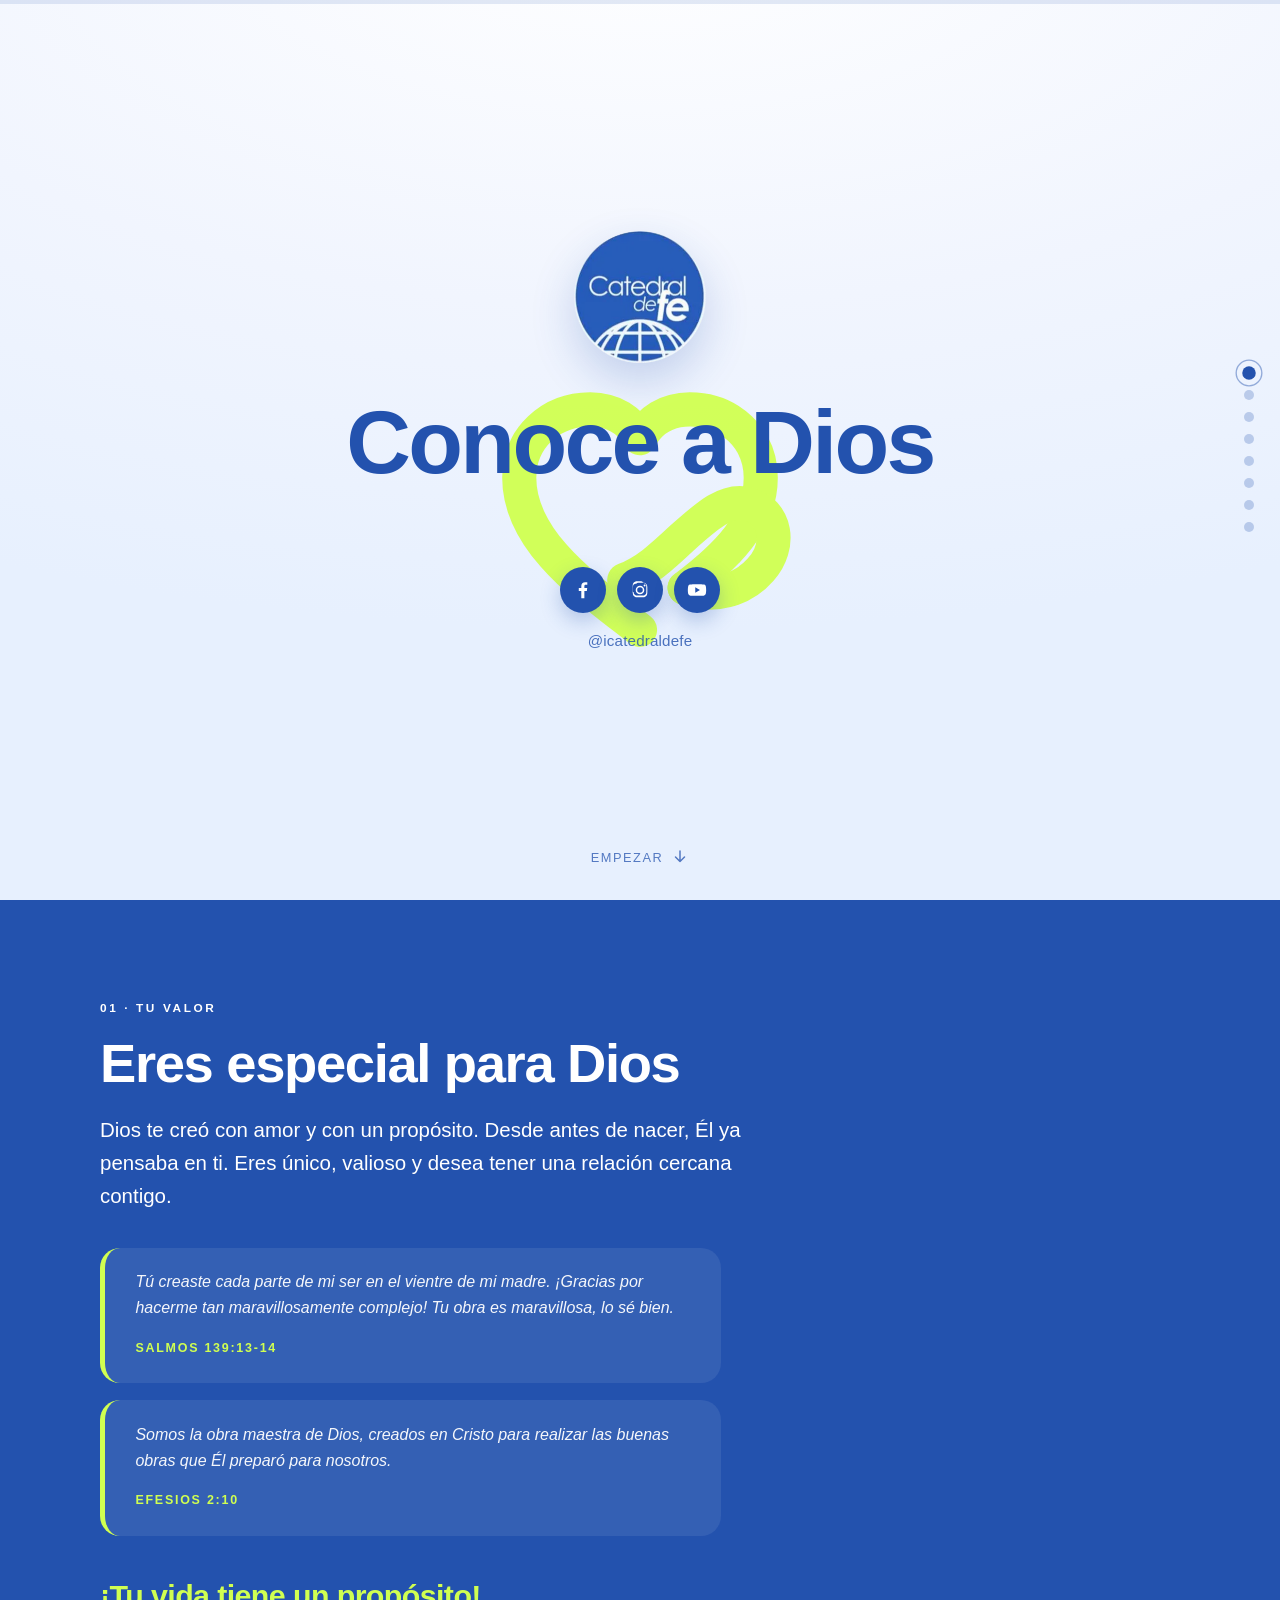
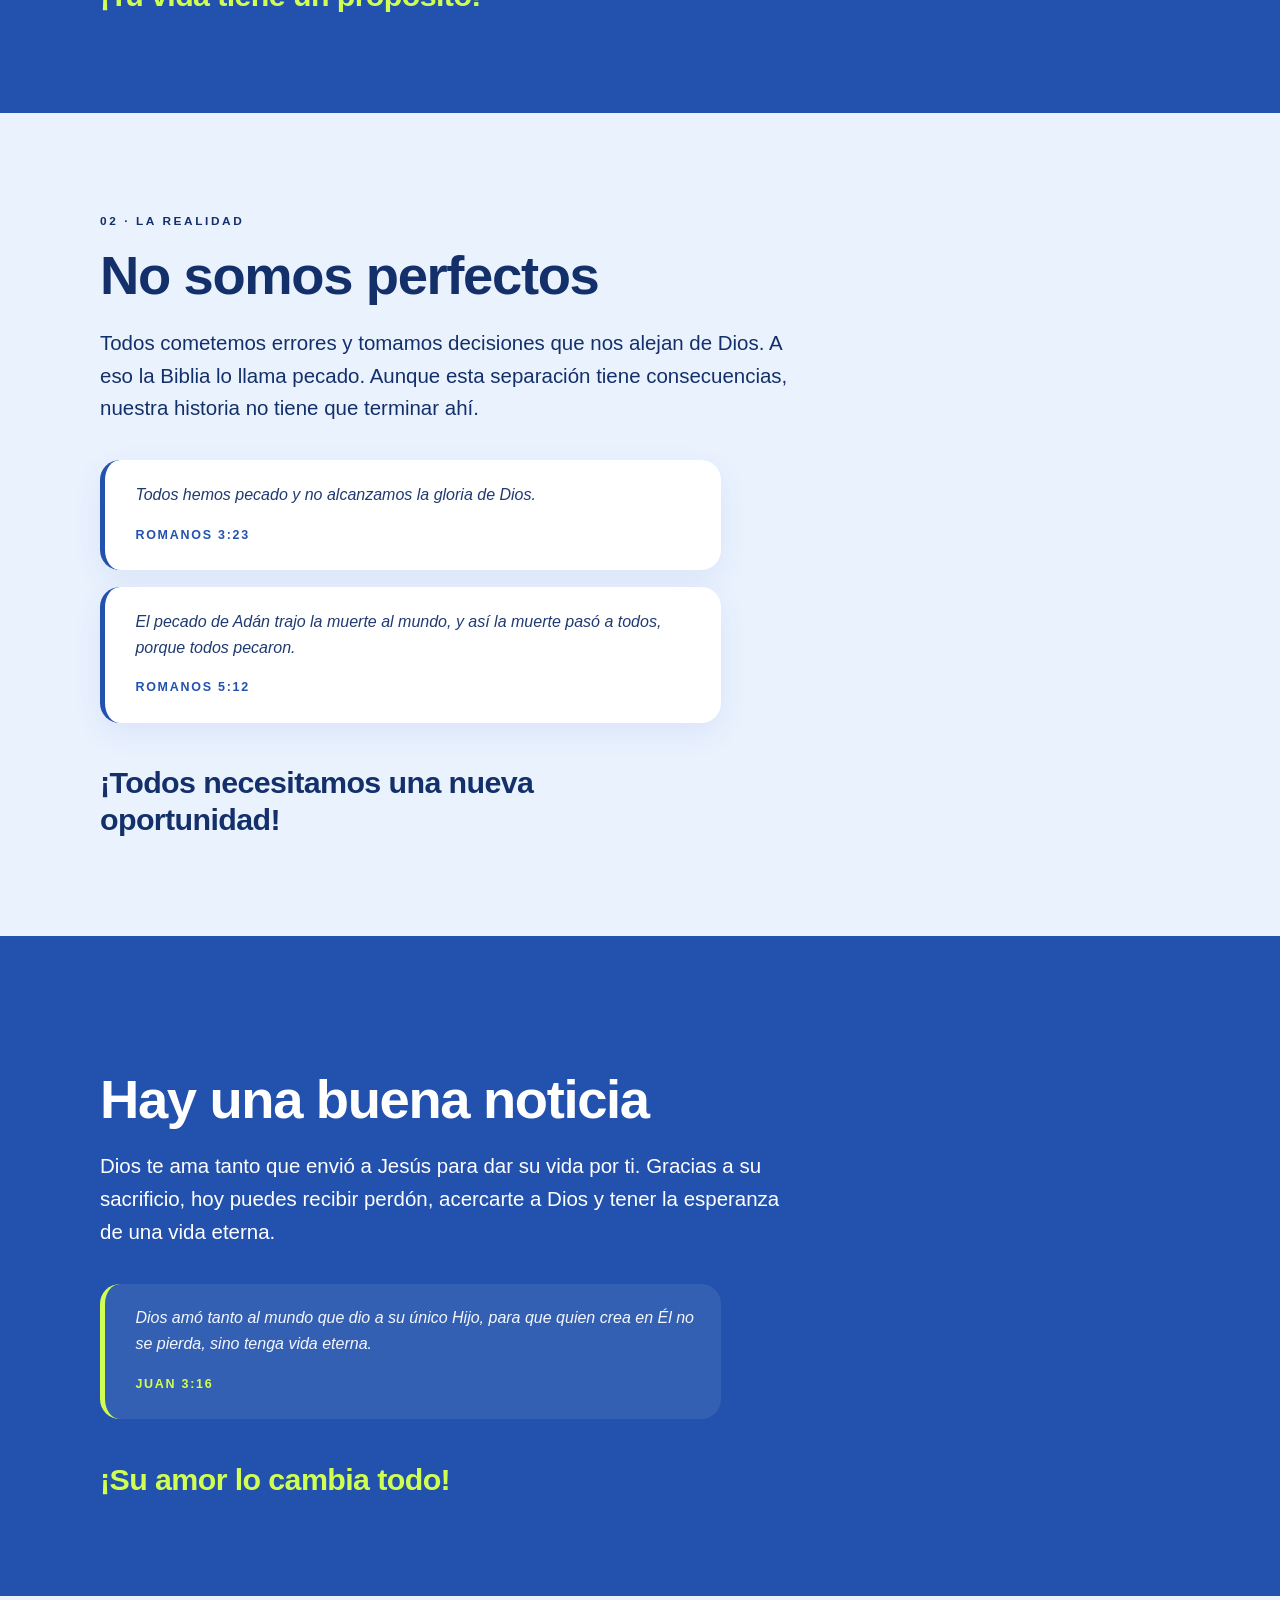
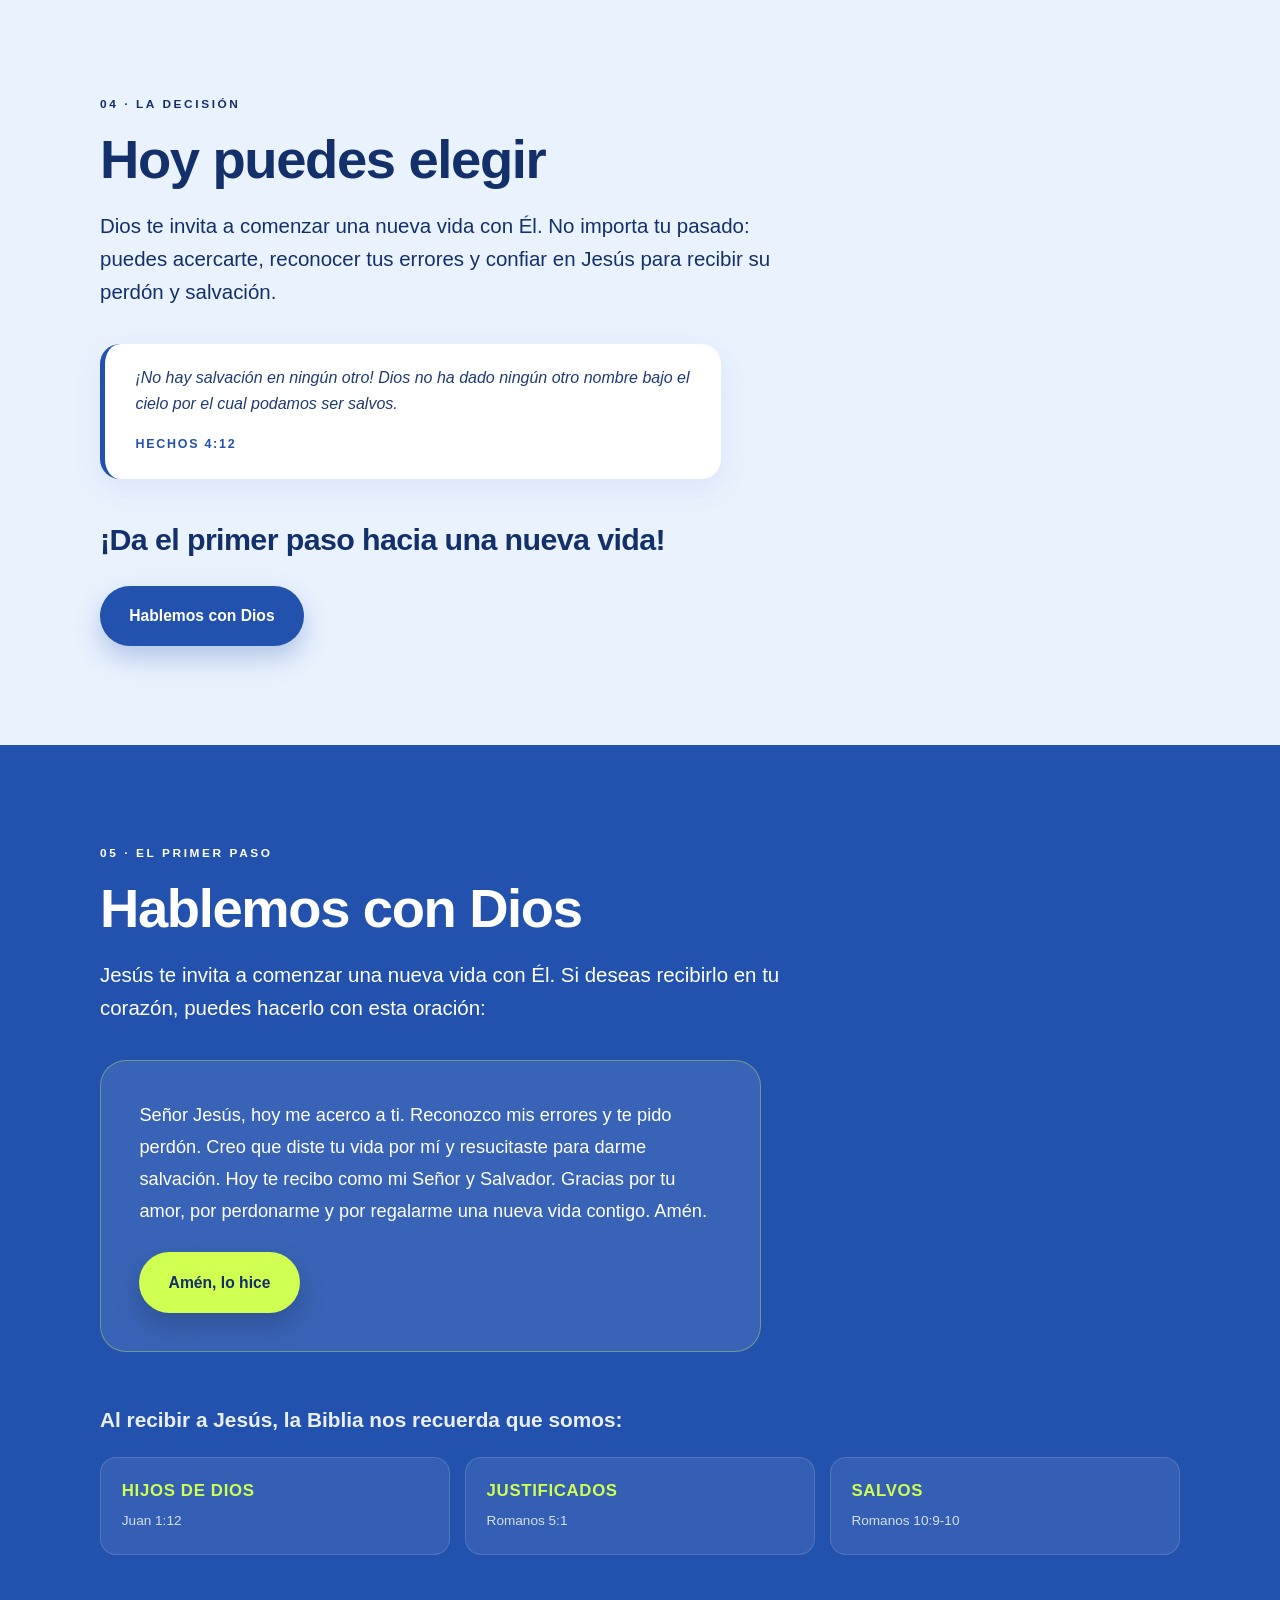
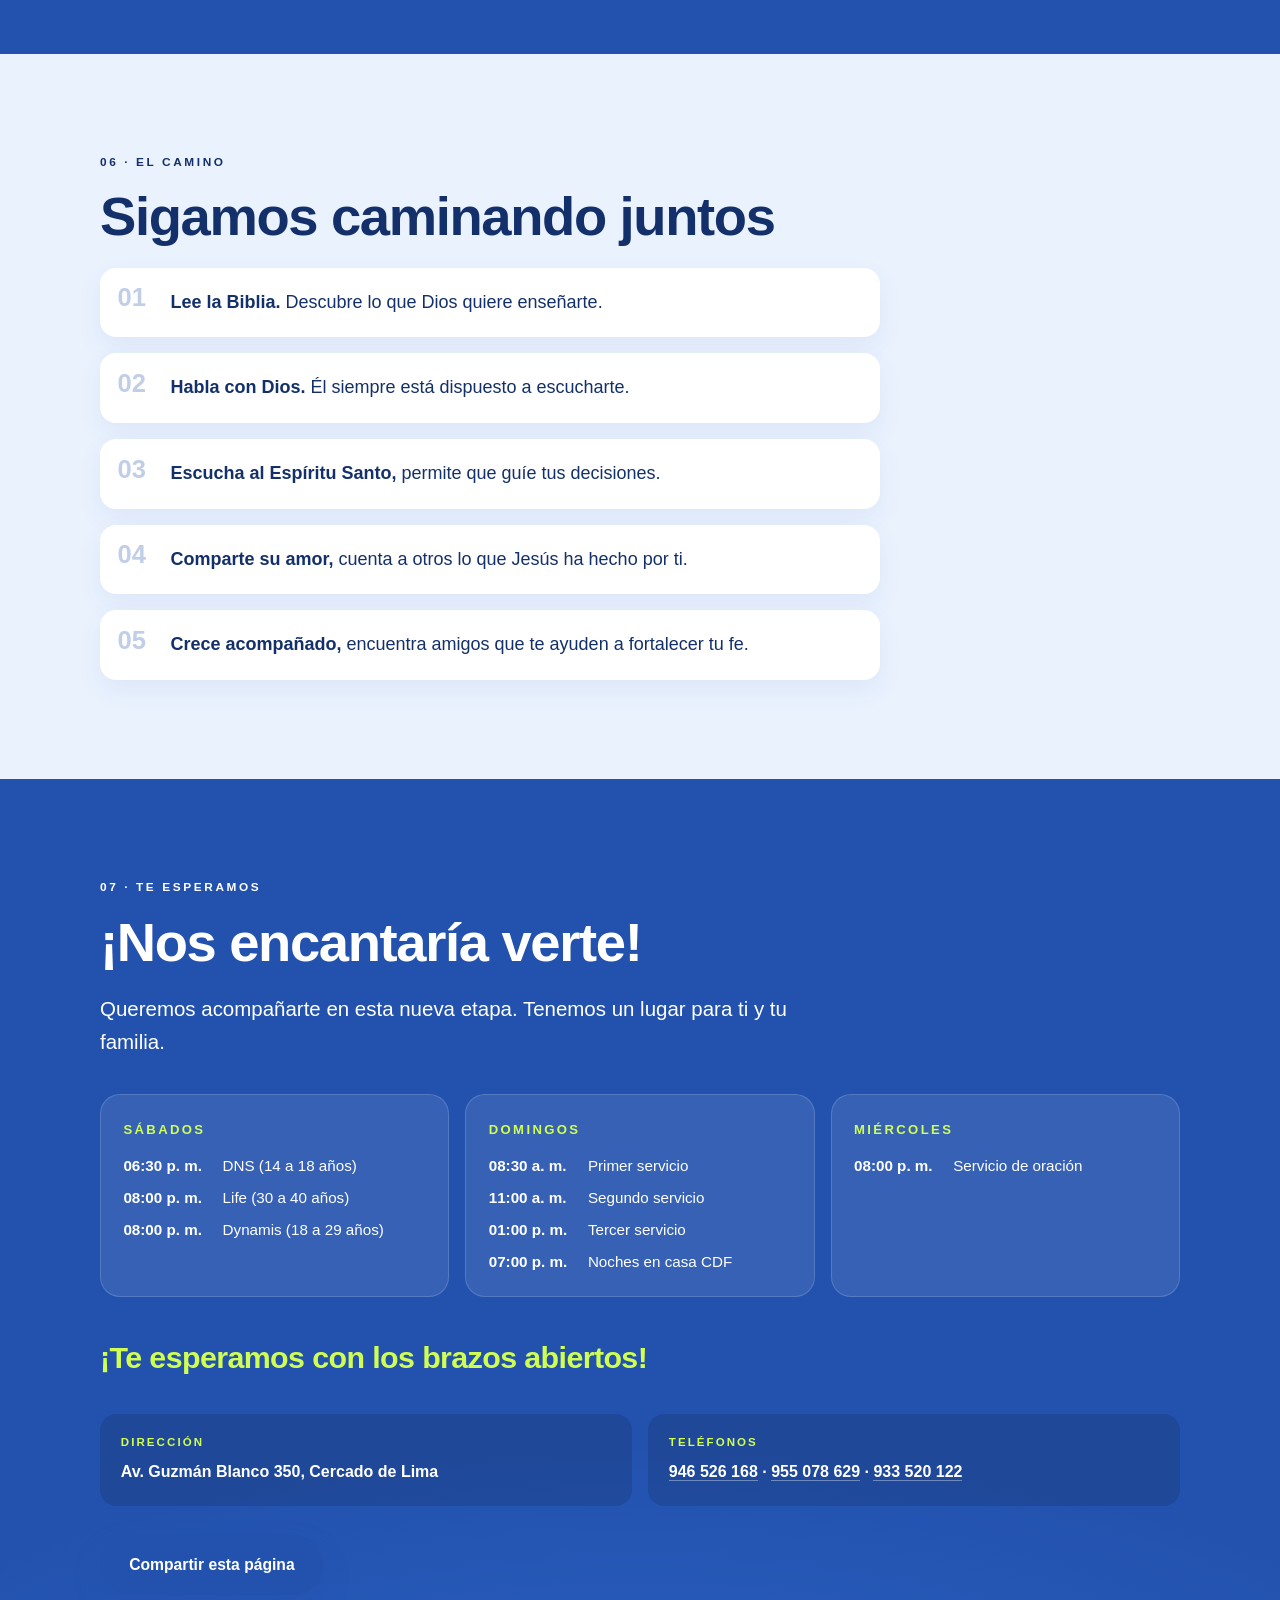
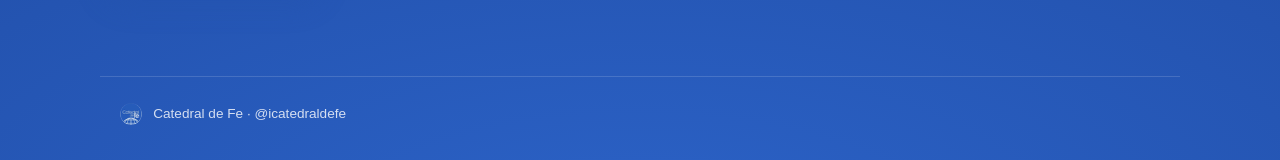
==== index.html @ e7aedb5a "Sitio Conoce a Dios — Catedral de Fe Landing de 8 secciones reconstruida desde el PDF de diseño: por" ====
<!DOCTYPE html>
<html lang="es">
<head>
<meta charset="utf-8">
<meta name="viewport" content="width=device-width, initial-scale=1, viewport-fit=cover">
<title>Conoce a Dios — Catedral de Fe</title>
<meta name="description" content="Un camino corto y claro para conocer a Dios: quién eres para Él, la buena noticia de Jesús, una oración para empezar y una iglesia donde te esperan con los brazos abiertos.">
<meta name="theme-color" content="#2352AE">
<link rel="icon" href="assets/favicon-32.png" sizes="32x32">
<link rel="apple-touch-icon" href="assets/apple-touch-icon.png">
<link rel="canonical" href="./">
<meta property="og:type" content="website">
<meta property="og:title" content="Conoce a Dios — Catedral de Fe">
<meta property="og:description" content="Eres especial para Dios, hay una buena noticia y hoy puedes elegir. Un camino de 7 pasos para conocerlo.">
<meta property="og:image" content="assets/logo-512.png">
<meta name="twitter:card" content="summary_large_image">
<link rel="stylesheet" href="styles.css">
</head>
<body>

<a class="skip" href="#contenido">Ir al contenido</a>
<div class="progress" aria-hidden="true"><span id="progressBar"></span></div>

<header class="hero" id="inicio">
  <div class="hero-inner">
    <img class="hero-logo" src="assets/logo.png" alt="Catedral de Fe" width="120" height="120">

    <svg class="hero-heart" viewBox="0 0 320 260" aria-hidden="true" focusable="false">
      <path d="M160 214c-38-30-92-66-92-116 0-30 24-52 54-52 18 0 31 9 38 22 7-13 20-22 38-22 30 0 54 22 54 52 0 34-26 60-58 84"
            fill="none" stroke="#D0FF51" stroke-width="26" stroke-linecap="round" stroke-linejoin="round"/>
      <path d="M194 182c22 8 44 2 58-14 16-18 12-44-10-50-16-4-30 8-50 26-16 15-28 26-44 32"
            fill="none" stroke="#D0FF51" stroke-width="26" stroke-linecap="round"/>
    </svg>

    <h1 class="hero-title">Conoce a Dios</h1>

    <ul class="social" aria-label="Redes de Catedral de Fe">
      <li><span class="social-btn" role="img" aria-label="Facebook">
        <svg viewBox="0 0 24 24" aria-hidden="true"><path d="M13.5 21v-8h2.7l.4-3.1h-3.1V7.9c0-.9.25-1.5 1.55-1.5H16.7V3.6c-.3 0-1.3-.1-2.45-.1-2.43 0-4.1 1.48-4.1 4.2v2.2H7.4V13h2.75v8h3.35z"/></svg>
      </span></li>
      <li><span class="social-btn" role="img" aria-label="Instagram">
        <svg viewBox="0 0 24 24" aria-hidden="true"><path d="M12 7.3a4.7 4.7 0 100 9.4 4.7 4.7 0 000-9.4zm0 7.75a3.05 3.05 0 110-6.1 3.05 3.05 0 010 6.1zM18.1 7.1a1.1 1.1 0 11-2.2 0 1.1 1.1 0 012.2 0zM12 4.2c2.14 0 2.4.01 3.24.05.86.04 1.33.18 1.64.3.41.16.7.35 1.01.66.3.3.5.6.65 1.01.12.31.26.78.3 1.64.04.84.05 1.1.05 3.24s-.01 2.4-.05 3.24c-.04.86-.18 1.33-.3 1.64-.16.41-.35.7-.66 1.01-.3.3-.6.5-1.01.65-.31.12-.78.26-1.64.3-.84.04-1.1.05-3.24.05s-2.4-.01-3.24-.05c-.86-.04-1.33-.18-1.64-.3a2.8 2.8 0 01-1.01-.65 2.8 2.8 0 01-.65-1.01c-.12-.31-.26-.78-.3-1.64C4.21 14.4 4.2 14.14 4.2 12s.01-2.4.05-3.24c.04-.86.18-1.33.3-1.64.16-.41.35-.7.65-1.01.3-.3.6-.5 1.01-.65.31-.12.78-.26 1.64-.3C9.6 4.21 9.86 4.2 12 4.2zm0-1.7c-2.18 0-2.45.01-3.3.05-.86.04-1.44.18-1.95.37-.53.2-.98.48-1.42.92-.44.44-.72.89-.92 1.42-.19.51-.33 1.09-.37 1.95C4.01 8.06 4 8.33 4 12s.01 2.45.05 3.3c.4.86.18 1.44.37 1.95.2.53.48.98.92 1.42.44.44.89.72 1.42.92.51.19 1.09.33 1.95.37.85.04 1.12.05 3.3.05s2.45-.01 3.3-.05c.86-.04 1.44-.18 1.95-.37.53-.2.98-.48 1.42-.92.44-.44.72-.89.92-1.42.19-.51.33-1.09.37-1.95.04-.85.05-1.12.05-3.3s-.01-2.45-.05-3.3c-.04-.86-.18-1.44-.37-1.95a3.9 3.9 0 00-.92-1.42 3.9 3.9 0 00-1.42-.92c-.51-.19-1.09-.33-1.95-.37C14.45 2.51 14.18 2.5 12 2.5z"/></svg>
      </span></li>
      <li><span class="social-btn" role="img" aria-label="YouTube">
        <svg viewBox="0 0 24 24" aria-hidden="true"><path d="M21.6 7.9a2.5 2.5 0 00-1.76-1.77C18.25 5.7 12 5.7 12 5.7s-6.25 0-7.84.43A2.5 2.5 0 002.4 7.9C2 9.5 2 12 2 12s0 2.5.4 4.1a2.5 2.5 0 001.76 1.77C5.75 18.3 12 18.3 12 18.3s6.25 0 7.84-.43a2.5 2.5 0 001.76-1.77C22 14.5 22 12 22 12s0-2.5-.4-4.1zM10.1 15V9l5.1 3-5.1 3z"/></svg>
      </span></li>
    </ul>
    <p class="social-handle">@icatedraldefe</p>
  </div>
  <a class="scroll-cue" href="#especial" aria-label="Comenzar a leer">
    <span>Empezar</span>
    <svg viewBox="0 0 24 24" aria-hidden="true"><path d="M12 4v14m0 0l-6-6m6 6l6-6" fill="none" stroke="currentColor" stroke-width="2" stroke-linecap="round" stroke-linejoin="round"/></svg>
  </a>
</header>

<main id="contenido">

  <section class="sec sec--blue" id="especial">
    <div class="sec-inner">
      <p class="kicker">01 · Tu valor</p>
      <h2>Eres especial para Dios</h2>
      <p class="lead">Dios te creó con amor y con un propósito. Desde antes de nacer, Él ya pensaba en ti. Eres único, valioso y desea tener una relación cercana contigo.</p>

      <blockquote class="verse">
        <p>Tú creaste cada parte de mi ser en el vientre de mi madre. ¡Gracias por hacerme tan maravillosamente complejo! Tu obra es maravillosa, lo sé bien.</p>
        <cite>Salmos 139:13-14</cite>
      </blockquote>

      <blockquote class="verse">
        <p>Somos la obra maestra de Dios, creados en Cristo para realizar las buenas obras que Él preparó para nosotros.</p>
        <cite>Efesios 2:10</cite>
      </blockquote>

      <p class="closing">¡Tu vida tiene un propósito!</p>
    </div>
  </section>

  <section class="sec sec--light" id="imperfectos">
    <div class="sec-inner">
      <p class="kicker">02 · La realidad</p>
      <h2>No somos perfectos</h2>
      <p class="lead">Todos cometemos errores y tomamos decisiones que nos alejan de Dios. A eso la Biblia lo llama pecado. Aunque esta separación tiene consecuencias, nuestra historia no tiene que terminar ahí.</p>

      <blockquote class="verse">
        <p>Todos hemos pecado y no alcanzamos la gloria de Dios.</p>
        <cite>Romanos 3:23</cite>
      </blockquote>

      <blockquote class="verse">
        <p>El pecado de Adán trajo la muerte al mundo, y así la muerte pasó a todos, porque todos pecaron.</p>
        <cite>Romanos 5:12</cite>
      </blockquote>

      <p class="closing">¡Todos necesitamos una nueva oportunidad!</p>
    </div>
  </section>

  <section class="sec sec--blue" id="buena-noticia">
    <div class="sec-inner">
      <p class="kicker">03 · El regalo</p>
      <h2>Hay una buena noticia</h2>
      <p class="lead">Dios te ama tanto que envió a Jesús para dar su vida por ti. Gracias a su sacrificio, hoy puedes recibir perdón, acercarte a Dios y tener la esperanza de una vida eterna.</p>

      <blockquote class="verse">
        <p>Dios amó tanto al mundo que dio a su único Hijo, para que quien crea en Él no se pierda, sino tenga vida eterna.</p>
        <cite>Juan 3:16</cite>
      </blockquote>

      <p class="closing">¡Su amor lo cambia todo!</p>
    </div>
  </section>

  <section class="sec sec--light" id="elegir">
    <div class="sec-inner">
      <p class="kicker">04 · La decisión</p>
      <h2>Hoy puedes elegir</h2>
      <p class="lead">Dios te invita a comenzar una nueva vida con Él. No importa tu pasado: puedes acercarte, reconocer tus errores y confiar en Jesús para recibir su perdón y salvación.</p>

      <blockquote class="verse">
        <p>¡No hay salvación en ningún otro! Dios no ha dado ningún otro nombre bajo el cielo por el cual podamos ser salvos.</p>
        <cite>Hechos 4:12</cite>
      </blockquote>

      <p class="closing">¡Da el primer paso hacia una nueva vida!</p>
      <p class="cta-row"><a class="btn" href="#oracion">Hablemos con Dios</a></p>
    </div>
  </section>

  <section class="sec sec--blue" id="oracion">
    <div class="sec-inner">
      <p class="kicker">05 · El primer paso</p>
      <h2>Hablemos con Dios</h2>
      <p class="lead">Jesús te invita a comenzar una nueva vida con Él. Si deseas recibirlo en tu corazón, puedes hacerlo con esta oración:</p>

      <div class="prayer">
        <p>Señor Jesús, hoy me acerco a ti. Reconozco mis errores y te pido perdón. Creo que diste tu vida por mí y resucitaste para darme salvación. Hoy te recibo como mi Señor y Salvador. Gracias por tu amor, por perdonarme y por regalarme una nueva vida contigo. Amén.</p>
        <button class="btn btn--lime" id="amenBtn" type="button" aria-expanded="false" aria-controls="amenMsg">Amén, lo hice</button>
      </div>

      <div class="amen-msg" id="amenMsg" hidden>
        <p class="amen-title">Bienvenido a la familia.</p>
        <p>Si hiciste esta oración con fe, la Biblia dice que hoy empieza algo nuevo: fuiste recibido como hijo de Dios. No caminas solo — <a class="inline-link" href="#comunidad">te esperamos este fin de semana</a>.</p>
      </div>

      <h3 class="sub">Al recibir a Jesús, la Biblia nos recuerda que somos:</h3>
      <ul class="identity">
        <li><strong>Hijos de Dios</strong><span>Juan 1:12</span></li>
        <li><strong>Justificados</strong><span>Romanos 5:1</span></li>
        <li><strong>Salvos</strong><span>Romanos 10:9-10</span></li>
      </ul>
    </div>
  </section>

  <section class="sec sec--light" id="seguir">
    <div class="sec-inner">
      <p class="kicker">06 · El camino</p>
      <h2>Sigamos caminando juntos</h2>

      <ol class="steps">
        <li><strong>Lee la Biblia.</strong> Descubre lo que Dios quiere enseñarte.</li>
        <li><strong>Habla con Dios.</strong> Él siempre está dispuesto a escucharte.</li>
        <li><strong>Escucha al Espíritu Santo,</strong> permite que guíe tus decisiones.</li>
        <li><strong>Comparte su amor,</strong> cuenta a otros lo que Jesús ha hecho por ti.</li>
        <li><strong>Crece acompañado,</strong> encuentra amigos que te ayuden a fortalecer tu fe.</li>
      </ol>
    </div>
  </section>

  <section class="sec sec--blue sec--last" id="comunidad">
    <div class="sec-inner">
      <p class="kicker">07 · Te esperamos</p>
      <h2>¡Nos encantaría verte!</h2>
      <p class="lead">Queremos acompañarte en esta nueva etapa. Tenemos un lugar para ti y tu familia.</p>

      <div class="schedules">
        <article class="card">
          <h3>Sábados</h3>
          <ul>
            <li><span>06:30 p. m.</span>DNS (14 a 18 años)</li>
            <li><span>08:00 p. m.</span>Life (30 a 40 años)</li>
            <li><span>08:00 p. m.</span>Dynamis (18 a 29 años)</li>
          </ul>
        </article>
        <article class="card">
          <h3>Domingos</h3>
          <ul>
            <li><span>08:30 a. m.</span>Primer servicio</li>
            <li><span>11:00 a. m.</span>Segundo servicio</li>
            <li><span>01:00 p. m.</span>Tercer servicio</li>
            <li><span>07:00 p. m.</span>Noches en casa CDF</li>
          </ul>
        </article>
        <article class="card">
          <h3>Miércoles</h3>
          <ul>
            <li><span>08:00 p. m.</span>Servicio de oración</li>
          </ul>
        </article>
      </div>

      <p class="closing">¡Te esperamos con los brazos abiertos!</p>

      <div class="visit">
        <div class="visit-item visit-item--static">
          <span class="visit-label">Dirección</span>
          <span class="visit-value">Av. Guzmán Blanco 350, Cercado de Lima</span>
        </div>
        <div class="visit-item visit-item--static">
          <span class="visit-label">Teléfonos</span>
          <span class="visit-value">
            <a href="tel:+51946526168">946 526 168</a> ·
            <a href="tel:+51955078629">955 078 629</a> ·
            <a href="tel:+51933520122">933 520 122</a>
          </span>
        </div>
      </div>

      <p class="cta-row"><button class="btn btn--lime" id="shareBtn" type="button" aria-haspopup="dialog">Compartir esta página</button></p>
    </div>

    <footer class="foot">
      <img src="assets/favicon-32.png" alt="" width="22" height="22">
      <p>Catedral de Fe · @icatedraldefe</p>
    </footer>
  </section>

</main>

<nav class="dots" aria-label="Secciones">
  <a href="#inicio" data-dot="inicio" aria-label="Inicio"></a>
  <a href="#especial" data-dot="especial" aria-label="Eres especial para Dios"></a>
  <a href="#imperfectos" data-dot="imperfectos" aria-label="No somos perfectos"></a>
  <a href="#buena-noticia" data-dot="buena-noticia" aria-label="Hay una buena noticia"></a>
  <a href="#elegir" data-dot="elegir" aria-label="Hoy puedes elegir"></a>
  <a href="#oracion" data-dot="oracion" aria-label="Hablemos con Dios"></a>
  <a href="#seguir" data-dot="seguir" aria-label="Sigamos caminando juntos"></a>
  <a href="#comunidad" data-dot="comunidad" aria-label="Nos encantaría verte"></a>
</nav>

<div class="modal" id="shareModal" role="dialog" aria-modal="true" aria-labelledby="shareTitle" hidden>
  <div class="modal-box">
    <button class="modal-close" id="closeShare" type="button" aria-label="Cerrar">&times;</button>
    <h2 id="shareTitle">Comparte esta página</h2>
    <p class="modal-sub">Escanea el código o envía el enlace a alguien que necesite leer esto hoy.</p>
    <div class="qr" id="qrBox"></div>
    <div class="modal-actions">
      <button class="btn btn--ghost" id="copyBtn" type="button">Copiar enlace</button>
      <button class="btn btn--lime" id="nativeBtn" type="button" hidden>Compartir</button>
    </div>
    <p class="modal-url" id="shareUrl"></p>
  </div>
</div>

<script src="assets/vendor/qrcode.js"></script>
<script src="app.js"></script>
</body>
</html>
---- styles.css ----
/* ============================================================
   Conoce a Dios — Catedral de Fe
   Paleta extraída del arte original:
   azul #2352AE · lima #D0FF51 · fondo #F1F5FE
   ============================================================ */

:root {
  --blue: #2352AE;
  --blue-deep: #1A3F87;
  --blue-ink: #14306A;
  --lime: #D0FF51;
  --bg: #F1F5FE;
  --bg-alt: #EAF2FE;
  --white: #FFFFFF;
  --radius: 20px;
  --maxw: 1080px;
  --ease: cubic-bezier(.22, .8, .3, 1);
  --font: -apple-system, BlinkMacSystemFont, "Segoe UI", "Helvetica Neue", Roboto, Arial, sans-serif;
}

* { box-sizing: border-box; }

html {
  scroll-behavior: smooth;
  -webkit-text-size-adjust: 100%;
}

body {
  margin: 0;
  font-family: var(--font);
  background: var(--bg);
  color: var(--blue-ink);
  line-height: 1.65;
  font-size: clamp(16px, 1.05vw + 12px, 18px);
  -webkit-font-smoothing: antialiased;
  overflow-x: hidden;
  overflow-x: clip; /* evita que Safari cree un contenedor de scroll extra */
}

img { max-width: 100%; display: block; }

a { color: inherit; }

.skip {
  position: absolute;
  left: -9999px;
  top: 0;
  background: var(--lime);
  color: var(--blue-ink);
  padding: .8rem 1.2rem;
  z-index: 100;
  border-radius: 0 0 12px 0;
  font-weight: 700;
}
.skip:focus { left: 0; }

:focus-visible {
  outline: 3px solid var(--lime);
  outline-offset: 3px;
}

/* ---------- barra de progreso ---------- */
.progress {
  position: fixed;
  inset: 0 0 auto 0;
  height: 4px;
  background: rgba(35, 82, 174, .12);
  z-index: 60;
}
.progress span {
  display: block;
  height: 100%;
  width: 0;
  background: var(--lime);
  box-shadow: 0 0 12px rgba(208, 255, 81, .8);
  transition: width .12s linear;
}

/* ---------- hero ---------- */
.hero {
  position: relative;
  min-height: 100svh;
  display: flex;
  flex-direction: column;
  align-items: center;
  justify-content: center;
  padding: clamp(2.5rem, 8vh, 5rem) 1.25rem 5.5rem;
  background:
    radial-gradient(120% 80% at 50% -10%, #FFFFFF 0%, var(--bg) 55%, #E7F0FE 100%);
  overflow: hidden;
  text-align: center;
}

.hero-inner {
  position: relative;
  max-width: 720px;
  width: 100%;
  display: flex;
  flex-direction: column;
  align-items: center;
  animation: rise .9s var(--ease) both;
}

.hero-logo {
  width: clamp(96px, 22vw, 132px);
  height: auto;
  border-radius: 50%;
  box-shadow: 0 18px 44px rgba(35, 82, 174, .22);
  margin-bottom: clamp(1.5rem, 4vh, 2.5rem);
}

.hero-heart {
  position: absolute;
  top: 28%;
  width: min(90%, 420px);
  opacity: .95;
  pointer-events: none;
  z-index: 0;
}

.hero-title {
  position: relative;
  z-index: 1;
  margin: 0;
  font-size: clamp(2.9rem, 11vw, 5.6rem);
  font-weight: 800;
  letter-spacing: -.03em;
  line-height: .98;
  color: var(--blue);
  text-balance: balance;
}

.social {
  position: relative;
  z-index: 1;
  display: flex;
  gap: .7rem;
  list-style: none;
  padding: 0;
  margin: clamp(3.2rem, 10vh, 5rem) 0 .9rem;
}

.social-btn {
  display: grid;
  place-items: center;
  width: 46px;
  height: 46px;
  border-radius: 50%;
  background: var(--blue);
  box-shadow: 0 8px 20px rgba(35, 82, 174, .28);
}
.social-btn svg {
  width: 22px;
  height: 22px;
  fill: var(--white);
}

.social-handle {
  position: relative;
  z-index: 1;
  margin: 0;
  font-size: .95rem;
  letter-spacing: .01em;
  color: var(--blue);
  opacity: .8;
}

.scroll-cue {
  position: absolute;
  bottom: clamp(1rem, 4vh, 2rem);
  display: inline-flex;
  align-items: center;
  gap: .5rem;
  font-size: .8rem;
  letter-spacing: .12em;
  text-transform: uppercase;
  text-decoration: none;
  color: var(--blue);
  opacity: .75;
}
.scroll-cue svg {
  width: 18px;
  height: 18px;
  animation: bob 2s ease-in-out infinite;
}
.scroll-cue:hover { opacity: 1; }

/* ---------- secciones ---------- */
.sec {
  position: relative;
  padding: clamp(4rem, 11vh, 7rem) 1.25rem;
  scroll-margin-top: 0;
}

.sec-inner {
  max-width: var(--maxw);
  margin: 0 auto;
}

.sec--blue {
  background: var(--blue);
  color: var(--white);
}
.sec--light {
  background: var(--bg);
  color: var(--blue-ink);
}
.sec--light:nth-of-type(even) {
  background: var(--bg-alt);
}

.sec--last {
  padding-bottom: 0;
  background:
    radial-gradient(120% 70% at 50% 110%, #2C63C8 0%, var(--blue) 60%);
}

.kicker {
  margin: 0 0 1rem;
  font-size: .74rem;
  font-weight: 700;
  letter-spacing: .22em;
  text-transform: uppercase;
  opacity: .65;
}

.sec h2 {
  margin: 0 0 1.4rem;
  font-size: clamp(2rem, 6.4vw, 3.4rem);
  font-weight: 800;
  line-height: 1.05;
  letter-spacing: -.025em;
  text-wrap: balance;
}

.sec h3.sub {
  margin: 3.2rem 0 1.2rem;
  font-size: clamp(1.05rem, 2.6vw, 1.3rem);
  font-weight: 700;
  opacity: .9;
}

.lead {
  margin: 0 0 2.2rem;
  max-width: 62ch;
  font-size: clamp(1.05rem, 2.4vw, 1.28rem);
  line-height: 1.6;
  opacity: .92;
}

/* ---------- versículos ---------- */
.verse {
  position: relative;
  margin: 0 0 1.1rem;
  padding: 1.35rem 1.5rem 1.35rem 1.9rem;
  border-radius: var(--radius);
  background: rgba(255, 255, 255, .08);
  border-left: 5px solid var(--lime);
  max-width: 62ch;
  transition: transform .4s var(--ease), background .3s ease;
}
.sec--light .verse {
  background: #FFFFFF;
  border-left-color: var(--blue);
  box-shadow: 0 10px 30px rgba(35, 82, 174, .08);
}
.verse:hover { transform: translateY(-3px); }

.verse p {
  margin: 0 0 .7rem;
  font-size: 1rem;
  line-height: 1.6;
  font-style: italic;
  opacity: .95;
}

.verse cite {
  font-style: normal;
  font-size: .78rem;
  font-weight: 700;
  letter-spacing: .14em;
  text-transform: uppercase;
  color: var(--lime);
}
.sec--light .verse cite { color: var(--blue); }

/* ---------- remate ---------- */
.closing {
  margin: 2.6rem 0 0;
  font-size: clamp(1.3rem, 3.6vw, 1.9rem);
  font-weight: 800;
  letter-spacing: -.02em;
  line-height: 1.2;
  max-width: 34ch;
}
.sec--blue .closing { color: var(--lime); }

/* ---------- botones ---------- */
.cta-row { margin: 1.8rem 0 0; }

.btn {
  display: inline-flex;
  align-items: center;
  justify-content: center;
  gap: .55rem;
  padding: .95rem 1.7rem;
  border-radius: 999px;
  border: 2px solid transparent;
  font: inherit;
  font-weight: 700;
  font-size: .98rem;
  text-decoration: none;
  cursor: pointer;
  transition: transform .25s var(--ease), box-shadow .25s ease, background .25s ease, color .25s ease;
}
.btn:hover { transform: translateY(-2px); }
.btn:active { transform: translateY(0); }

.btn--lime {
  background: var(--lime);
  color: var(--blue-ink);
  box-shadow: 0 12px 28px rgba(0, 0, 0, .18);
}
.btn--lime:hover { box-shadow: 0 16px 34px rgba(0, 0, 0, .24); }

.cta-row .btn {
  background: var(--blue);
  color: var(--white);
  box-shadow: 0 12px 26px rgba(35, 82, 174, .28);
}
.sec--light .cta-row .btn {
  background: var(--blue);
  color: var(--white);
}

.btn--ghost {
  background: transparent;
  border-color: rgba(35, 82, 174, .3);
  color: var(--blue);
}
.btn--ghost:hover { background: rgba(35, 82, 174, .07); }

.inline-link {
  color: var(--lime);
  font-weight: 700;
  text-underline-offset: 3px;
}

/* ---------- oración ---------- */
.prayer {
  margin: 0 0 2rem;
  padding: clamp(1.6rem, 4vw, 2.4rem);
  border-radius: calc(var(--radius) + 6px);
  background: rgba(255, 255, 255, .1);
  border: 1px solid rgba(208, 255, 81, .35);
  backdrop-filter: blur(2px);
  max-width: 66ch;
}
.prayer p {
  margin: 0 0 1.6rem;
  font-size: clamp(1rem, 2.5vw, 1.14rem);
  line-height: 1.75;
  font-weight: 500;
  color: var(--white);
}

.amen-msg {
  margin: 0 0 2rem;
  padding: 1.4rem 1.6rem;
  border-radius: var(--radius);
  background: var(--lime);
  color: var(--blue-ink);
  max-width: 66ch;
  animation: rise .5s var(--ease) both;
}
.amen-msg .amen-title {
  margin: 0 0 .4rem;
  font-weight: 800;
  font-size: 1.15rem;
}
.amen-msg p:last-child { margin: 0; }
.amen-msg .inline-link { color: var(--blue); }

.identity {
  list-style: none;
  margin: 0;
  padding: 0;
  display: grid;
  gap: .9rem;
  grid-template-columns: repeat(auto-fit, minmax(180px, 1fr));
}
.identity li {
  padding: 1.2rem 1.3rem;
  border-radius: 16px;
  background: rgba(255, 255, 255, .08);
  border: 1px solid rgba(255, 255, 255, .14);
}
.identity strong {
  display: block;
  font-size: 1.05rem;
  letter-spacing: .04em;
  text-transform: uppercase;
  color: var(--lime);
}
.identity span {
  font-size: .85rem;
  opacity: .8;
}

/* ---------- pasos ---------- */
.steps {
  counter-reset: step;
  list-style: none;
  margin: 0;
  padding: 0;
  display: grid;
  gap: 1rem;
  max-width: 780px;
}

.steps li {
  counter-increment: step;
  position: relative;
  padding: 1.25rem 1.4rem 1.25rem 4.4rem;
  border-radius: 16px;
  background: #FFFFFF;
  box-shadow: 0 10px 26px rgba(35, 82, 174, .07);
  transition: transform .35s var(--ease), box-shadow .35s ease;
}
.steps li:hover {
  transform: translateX(4px);
  box-shadow: 0 14px 32px rgba(35, 82, 174, .12);
}
.steps li::before {
  content: counter(step, decimal-leading-zero);
  position: absolute;
  left: 1.1rem;
  top: 1.1rem;
  font-size: 1.6rem;
  font-weight: 800;
  line-height: 1;
  color: var(--blue);
  opacity: .28;
}
.steps strong { color: var(--blue-ink); }

/* ---------- horarios ---------- */
.schedules {
  display: grid;
  gap: 1rem;
  grid-template-columns: repeat(auto-fit, minmax(240px, 1fr));
  margin: 0 0 .5rem;
}

.card {
  padding: 1.5rem 1.4rem;
  border-radius: var(--radius);
  background: rgba(255, 255, 255, .09);
  border: 1px solid rgba(255, 255, 255, .16);
}
.card h3 {
  margin: 0 0 1rem;
  font-size: .82rem;
  font-weight: 800;
  letter-spacing: .18em;
  text-transform: uppercase;
  color: var(--lime);
}
.card ul {
  list-style: none;
  margin: 0;
  padding: 0;
  display: grid;
  gap: .7rem;
}
.card li {
  display: grid;
  grid-template-columns: 5.6rem 1fr;
  gap: .6rem;
  font-size: .95rem;
  line-height: 1.35;
  align-items: baseline;
}
.card li span {
  font-weight: 800;
  font-variant-numeric: tabular-nums;
  color: var(--white);
}

/* ---------- visita ---------- */
.visit {
  display: grid;
  gap: 1rem;
  grid-template-columns: repeat(auto-fit, minmax(260px, 1fr));
  margin: 2.4rem 0 0;
}
.visit-item {
  display: block;
  padding: 1.2rem 1.3rem;
  border-radius: 16px;
  background: rgba(0, 0, 0, .12);
  text-decoration: none;
  transition: background .25s ease, transform .25s var(--ease);
}
.visit-item:hover { background: rgba(0, 0, 0, .2); transform: translateY(-2px); }
.visit-item--static:hover { transform: none; background: rgba(0, 0, 0, .12); }

.visit-label {
  display: block;
  font-size: .72rem;
  font-weight: 700;
  letter-spacing: .18em;
  text-transform: uppercase;
  color: var(--lime);
  margin-bottom: .35rem;
}
.visit-value {
  font-size: 1rem;
  font-weight: 600;
  line-height: 1.5;
}
.visit-value a {
  text-decoration: none;
  border-bottom: 1px solid rgba(255, 255, 255, .35);
}
.visit-value a:hover { border-color: var(--lime); }

/* ---------- footer ---------- */
.foot {
  max-width: var(--maxw);
  margin: clamp(3.5rem, 9vh, 5.5rem) auto 0;
  padding: 1.6rem 1.25rem 2.2rem;
  display: flex;
  align-items: center;
  gap: .7rem;
  border-top: 1px solid rgba(255, 255, 255, .18);
  font-size: .85rem;
  opacity: .8;
}
.foot img { border-radius: 50%; }
.foot p { margin: 0; }

/* ---------- dots de navegación ---------- */
.dots {
  position: fixed;
  right: clamp(.6rem, 2vw, 1.6rem);
  top: 50%;
  transform: translateY(-50%);
  display: flex;
  flex-direction: column;
  gap: .75rem;
  z-index: 50;
}
.dots a {
  width: 10px;
  height: 10px;
  border-radius: 50%;
  background: rgba(35, 82, 174, .25);
  transition: transform .3s var(--ease), background .3s ease;
  position: relative;
}
.dots a::after {
  content: "";
  position: absolute;
  inset: -6px;
}
.dots a:hover { transform: scale(1.35); }
.dots a.is-active {
  background: var(--blue);
  transform: scale(1.35);
}
.dots a.is-active::before {
  content: "";
  position: absolute;
  inset: -5px;
  border-radius: 50%;
  border: 1.5px solid rgba(35, 82, 174, .45);
}

/* ---------- modal compartir ---------- */
.modal {
  position: fixed;
  inset: 0;
  z-index: 90;
  display: grid;
  place-items: center;
  padding: 1.25rem;
  background: rgba(13, 31, 66, .62);
  backdrop-filter: blur(6px);
  animation: fade .25s ease both;
}
.modal[hidden] { display: none; }

.modal-box {
  position: relative;
  width: min(420px, 100%);
  padding: 2rem 1.75rem 1.6rem;
  border-radius: 26px;
  background: var(--bg);
  color: var(--blue-ink);
  text-align: center;
  box-shadow: 0 30px 70px rgba(0, 0, 0, .35);
  animation: pop .35s var(--ease) both;
}
.modal-box h2 {
  margin: 0 0 .4rem;
  font-size: 1.5rem;
  font-weight: 800;
  letter-spacing: -.02em;
}
.modal-sub {
  margin: 0 auto 1.4rem;
  max-width: 30ch;
  font-size: .92rem;
  opacity: .75;
}
.modal-close {
  position: absolute;
  top: .65rem;
  right: .8rem;
  width: 38px;
  height: 38px;
  border: 0;
  border-radius: 50%;
  background: transparent;
  font-size: 1.7rem;
  line-height: 1;
  color: var(--blue);
  cursor: pointer;
}
.modal-close:hover { background: rgba(35, 82, 174, .1); }

.qr {
  display: grid;
  place-items: center;
  margin: 0 auto 1.4rem;
  width: 214px;
  height: 214px;
  padding: 10px;
  background: #FFFFFF;
  border-radius: 16px;
  box-shadow: inset 0 0 0 1px rgba(35, 82, 174, .12);
}
.qr img { width: 100%; height: 100%; }

.modal-actions {
  display: flex;
  gap: .6rem;
  justify-content: center;
  flex-wrap: wrap;
}
.modal-url {
  margin: 1rem 0 0;
  font-size: .76rem;
  word-break: break-all;
  opacity: .5;
}

/* ---------- animaciones ---------- */
@keyframes rise {
  from { opacity: 0; transform: translateY(18px); }
  to { opacity: 1; transform: translateY(0); }
}
@keyframes fade {
  from { opacity: 0; } to { opacity: 1; }
}
@keyframes pop {
  from { opacity: 0; transform: translateY(14px) scale(.97); }
  to { opacity: 1; transform: translateY(0) scale(1); }
}
@keyframes bob {
  0%, 100% { transform: translateY(0); }
  50% { transform: translateY(5px); }
}

.reveal {
  opacity: 0;
  transform: translateY(26px);
  transition: opacity .7s var(--ease), transform .7s var(--ease);
}
.reveal.is-in {
  opacity: 1;
  transform: none;
}

/* ---------- responsive ---------- */
/* ============================================================
   MODO "PÁGINA COMPLETA" EN MÓVIL
   Cada sección = una pantalla exacta + scroll snapping, para que
   el gesto caiga siempre al inicio de la siguiente página.
   ============================================================ */
@media (max-width: 820px) {
  html {
    /* Safari no respeta bien "mandatory" con la barra dinámica:
       se usa proximity + corrección por JS (app.js) */
    scroll-snap-type: y proximity;
  }

  .hero,
  .sec {
    /* --vh lo fija app.js con el alto visible real (Safari iOS).
       Va al final para ganar sobre las unidades nativas. */
    min-height: 100vh;
    min-height: 100svh;
    min-height: 100dvh;
    min-height: calc(var(--vh, 1vh) * 100);
    scroll-snap-align: start;
    scroll-snap-stop: always;
    scroll-margin-top: 0;
  }

  .sec {
    display: flex;
    align-items: center;
    justify-content: center;
    padding-top: clamp(1.6rem, 4vh, 2.6rem);
    padding-bottom: clamp(1.6rem, 4vh, 2.6rem);
  }

  .sec-inner { width: 100%; }

  /* Sección final: contenido centrado y pie pegado abajo */
  .sec--last {
    display: flex;
    flex-direction: column;
    justify-content: center;
    padding-bottom: 0;
  }
  .sec--last .sec-inner {
    display: flex;
    flex-direction: column;
    justify-content: center;
  }
  .foot { margin-top: auto; }

  /* Contenido más compacto para que quepa sin cortarse */
  .sec h2 { margin-bottom: 1rem; font-size: clamp(1.75rem, 8.2vw, 2.6rem); }
  .kicker { margin-bottom: .6rem; font-size: .68rem; }
  .lead { margin-bottom: 1.5rem; font-size: clamp(1rem, 4vw, 1.12rem); line-height: 1.55; }
  .verse { margin-bottom: .75rem; padding: 1rem 1.1rem 1rem 1.3rem; }
  .verse p { font-size: .95rem; margin-bottom: .45rem; }
  .closing { margin-top: 1.6rem; font-size: clamp(1.2rem, 5.4vw, 1.55rem); }
  .cta-row { margin-top: 1.3rem; }
  .prayer { margin-bottom: 1.2rem; padding: 1.15rem 1.2rem; }
  .prayer p { margin-bottom: 1rem; font-size: .96rem; line-height: 1.65; }
  .amen-msg { margin-bottom: 1.2rem; }
  .sec h3.sub { margin: 1.4rem 0 .8rem; }
  .identity { gap: .6rem; }
  .identity li { padding: .85rem 1rem; }
  .steps { gap: .6rem; }
  .steps li { padding: .9rem 1.1rem .9rem 3.6rem; }
  .steps li::before { left: .85rem; top: .85rem; font-size: 1.35rem; }
  .schedules { gap: .6rem; margin-bottom: .3rem; }
  .card { padding: 1rem 1.05rem; }
  .card h3 { margin-bottom: .6rem; }
  .card ul { gap: .4rem; }
  .card li { font-size: .88rem; grid-template-columns: 4.9rem 1fr; }
  .visit { margin-top: 1.4rem; gap: .6rem; }
  .visit-item { padding: .9rem 1rem; }
  .foot { padding: 1rem 1.15rem 1.4rem; }
}

/* Secciones cuyo contenido no cabe en una pantalla: se dejan
   fluir en alto automático para que se puedan leer completas */
@media (max-width: 820px) {
  .sec.is-tall {
    min-height: 0;
    display: block;
    padding-top: 2.2rem;
    padding-bottom: 2.2rem;
  }
  .sec.is-tall .sec-inner { display: block; }
  .sec--last.is-tall { display: block; padding-bottom: 0; }
  .sec--last.is-tall .sec-inner { display: block; }
}

/* Pantallas bajas (iPhone SE y similares): comprimir aún más */
@media (max-width: 820px) and (max-height: 700px) {
  .sec h2 { font-size: clamp(1.55rem, 7.4vw, 2.2rem); margin-bottom: .8rem; }
  .lead { font-size: .96rem; margin-bottom: 1.1rem; }
  .verse p { font-size: .9rem; }
  .verse { padding: .85rem .95rem .85rem 1.15rem; }
  .closing { margin-top: 1.1rem; font-size: 1.18rem; }
  .social { margin-top: 2.2rem; }
  .hero-logo { width: 84px; margin-bottom: 1rem; }
  .schedules { grid-template-columns: 1fr 1fr; }
  .card:last-child { grid-column: 1 / -1; }
}

/* Navegación por teclado se mantiene fuera del snap */
@media (max-width: 640px) {
  .dots { display: none; }

  .hero-heart {
    top: 30%;
    width: 82%;
    opacity: .9;
  }

  .sec { padding-left: 1.15rem; padding-right: 1.15rem; }

  .verse { padding: 1.15rem 1.2rem 1.15rem 1.4rem; }

  .card li { grid-template-columns: 5.2rem 1fr; }
}

@media (min-width: 900px) {
  .sec { padding-left: 3rem; padding-right: 3rem; }
  .hero-inner { max-width: 820px; }
}

@media (prefers-reduced-motion: reduce) {
  html { scroll-behavior: auto; }
  *, *::before, *::after {
    animation-duration: .001ms !important;
    animation-iteration-count: 1 !important;
    transition-duration: .001ms !important;
  }
  .reveal { opacity: 1; transform: none; }
}

@media print {
  .dots, .progress, .scroll-cue, .modal { display: none !important; }
  .sec { break-inside: avoid; }
  body { background: #fff; }
}
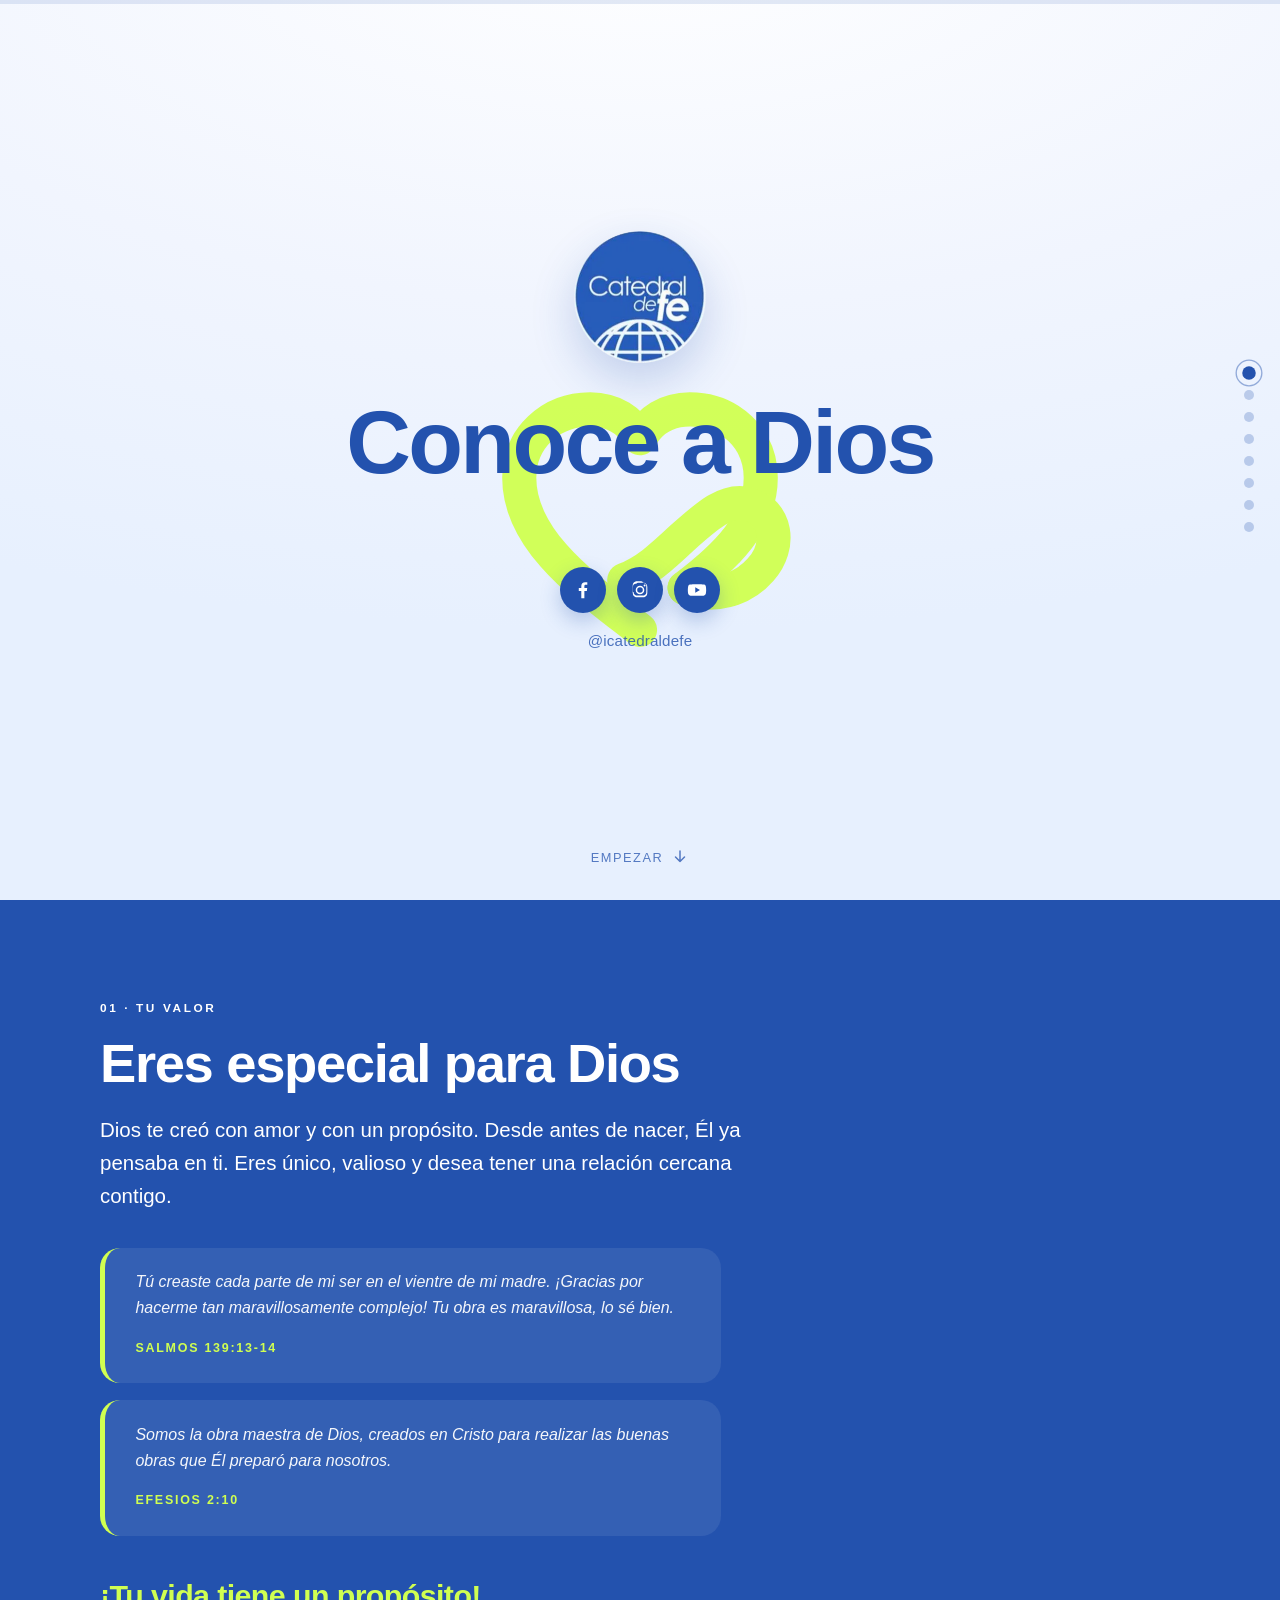
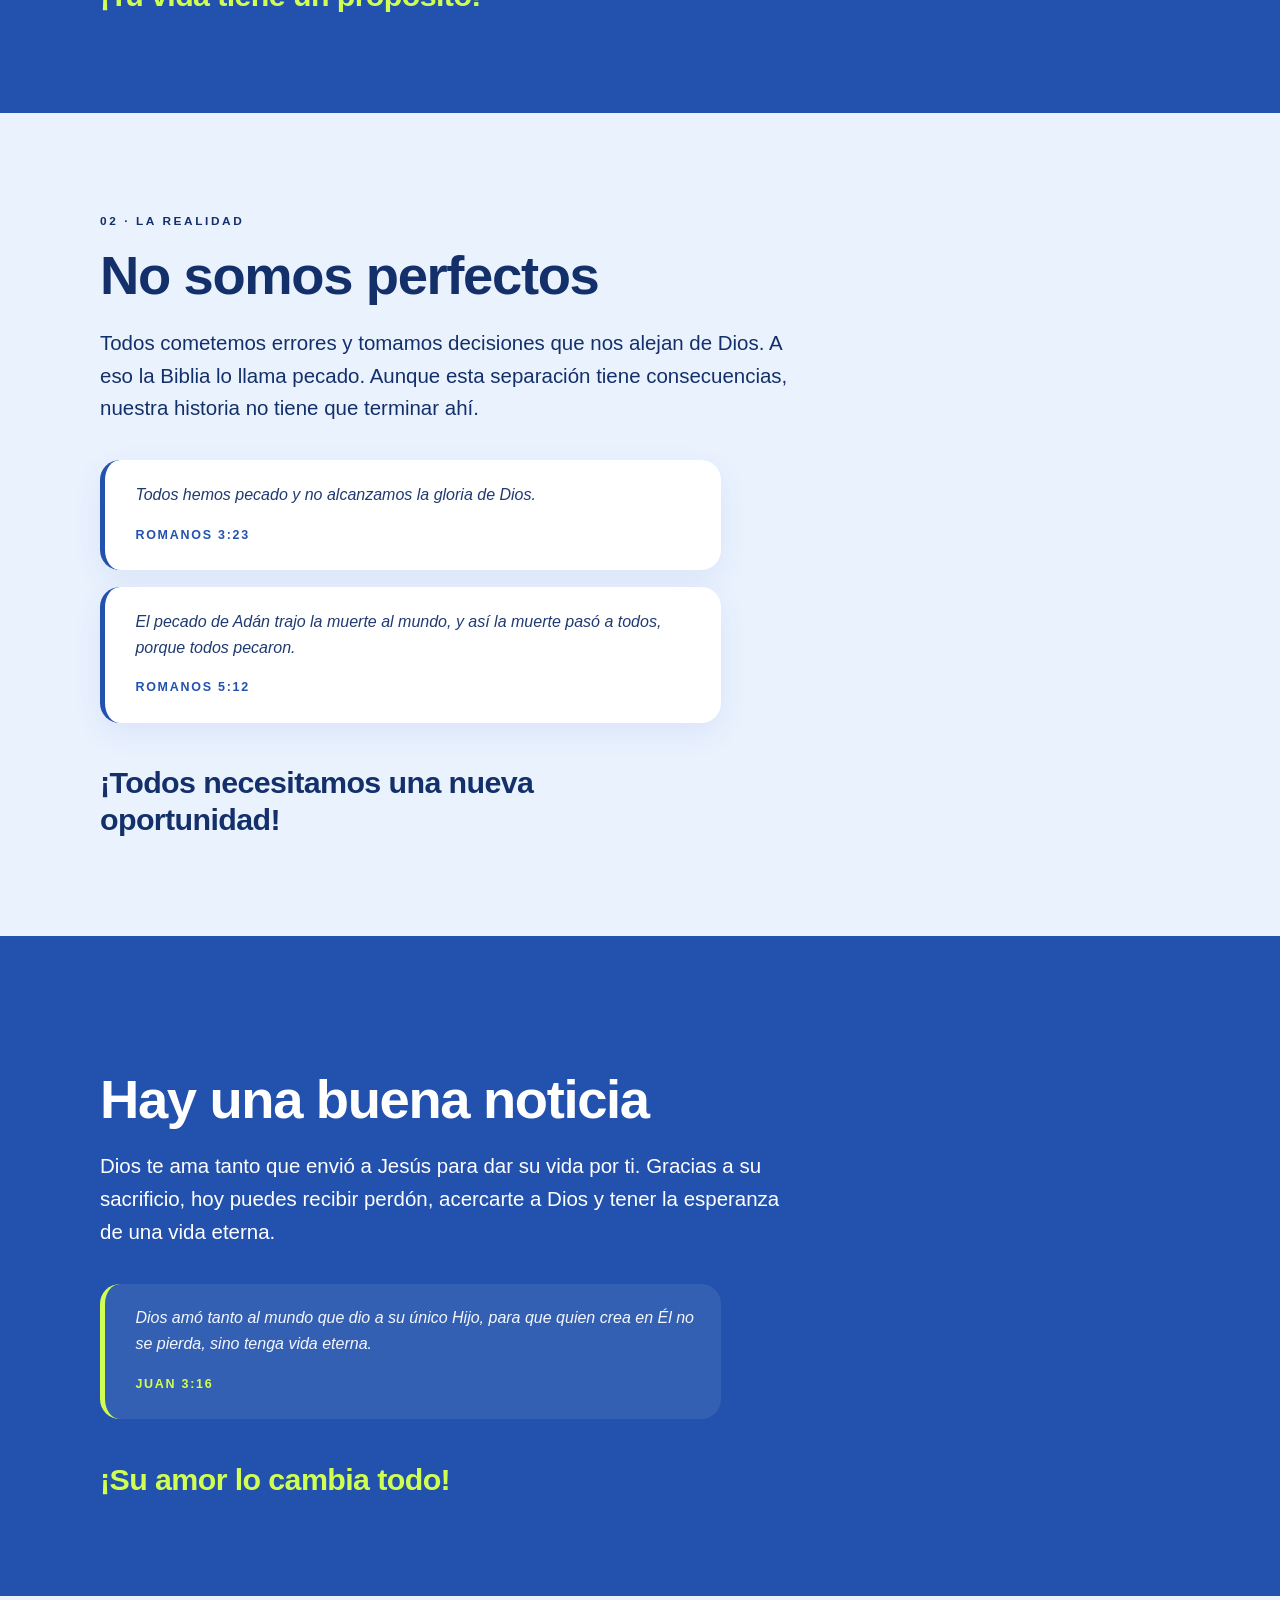
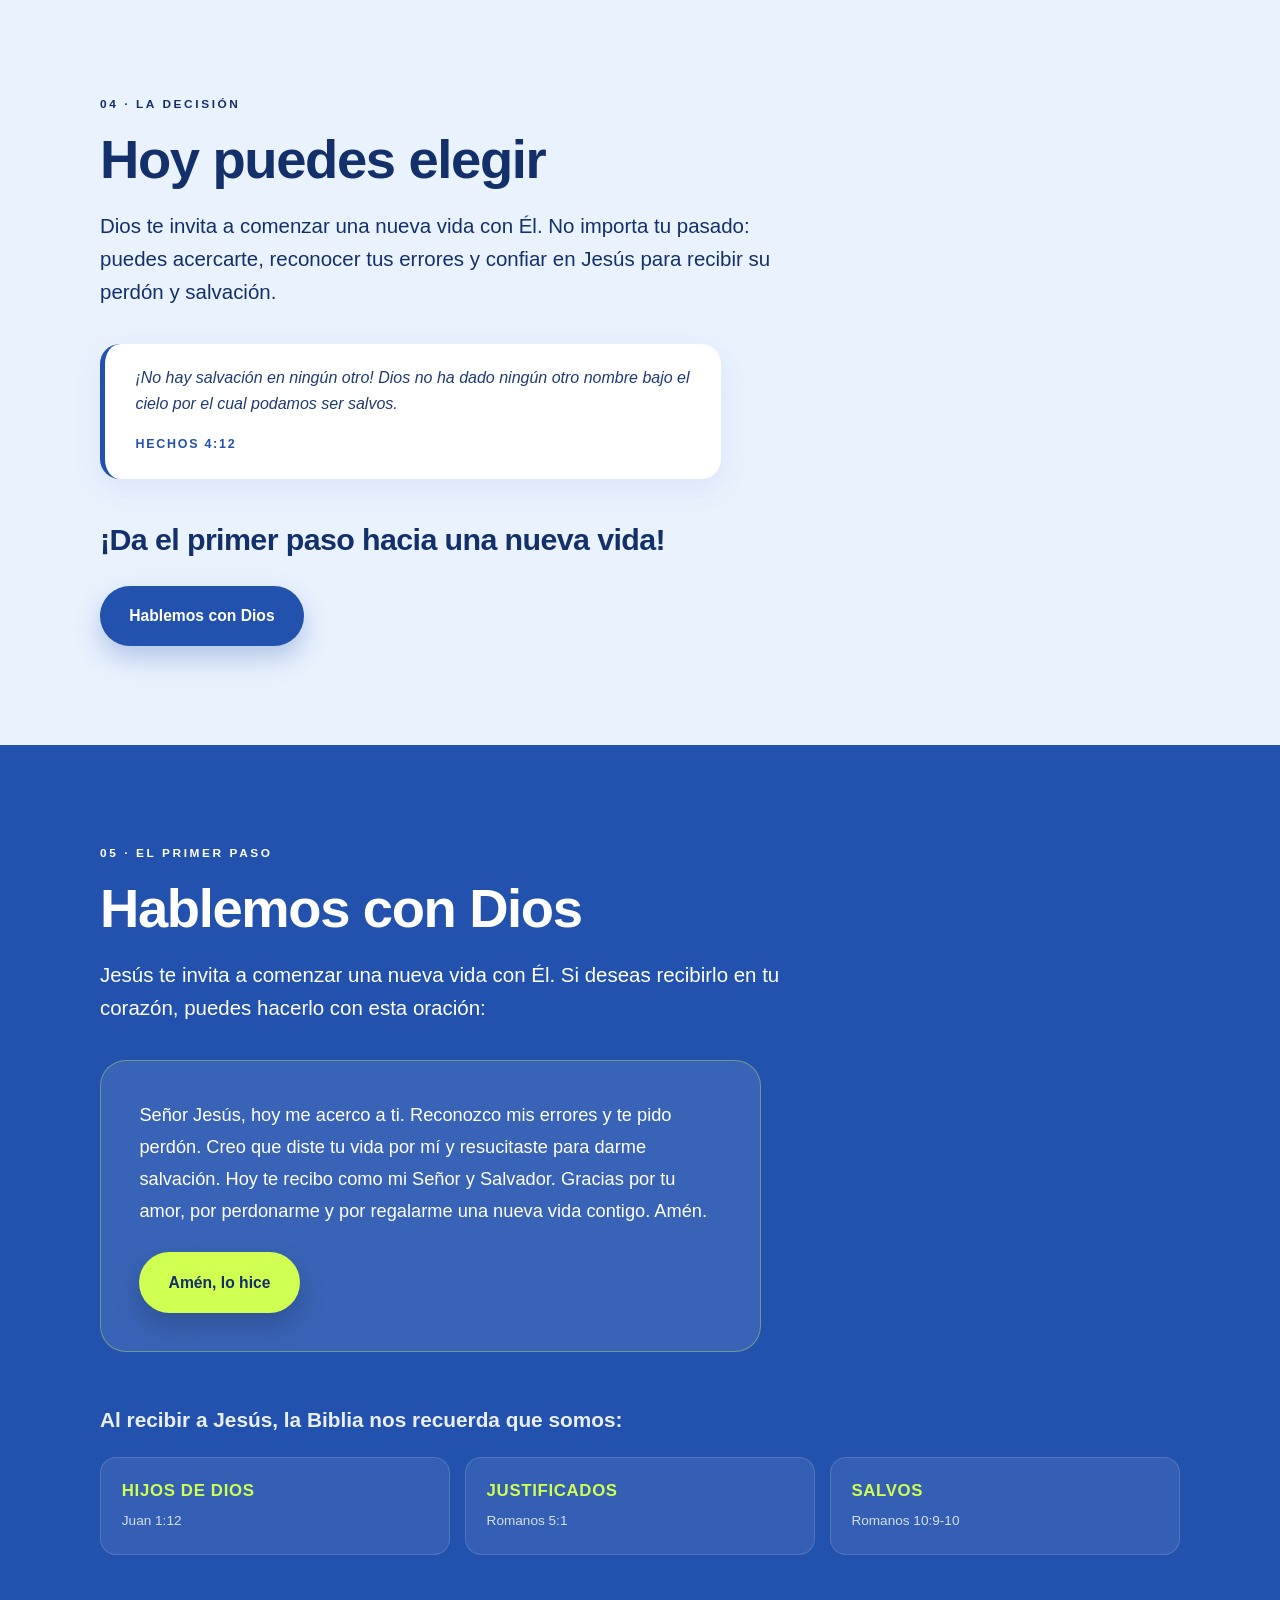
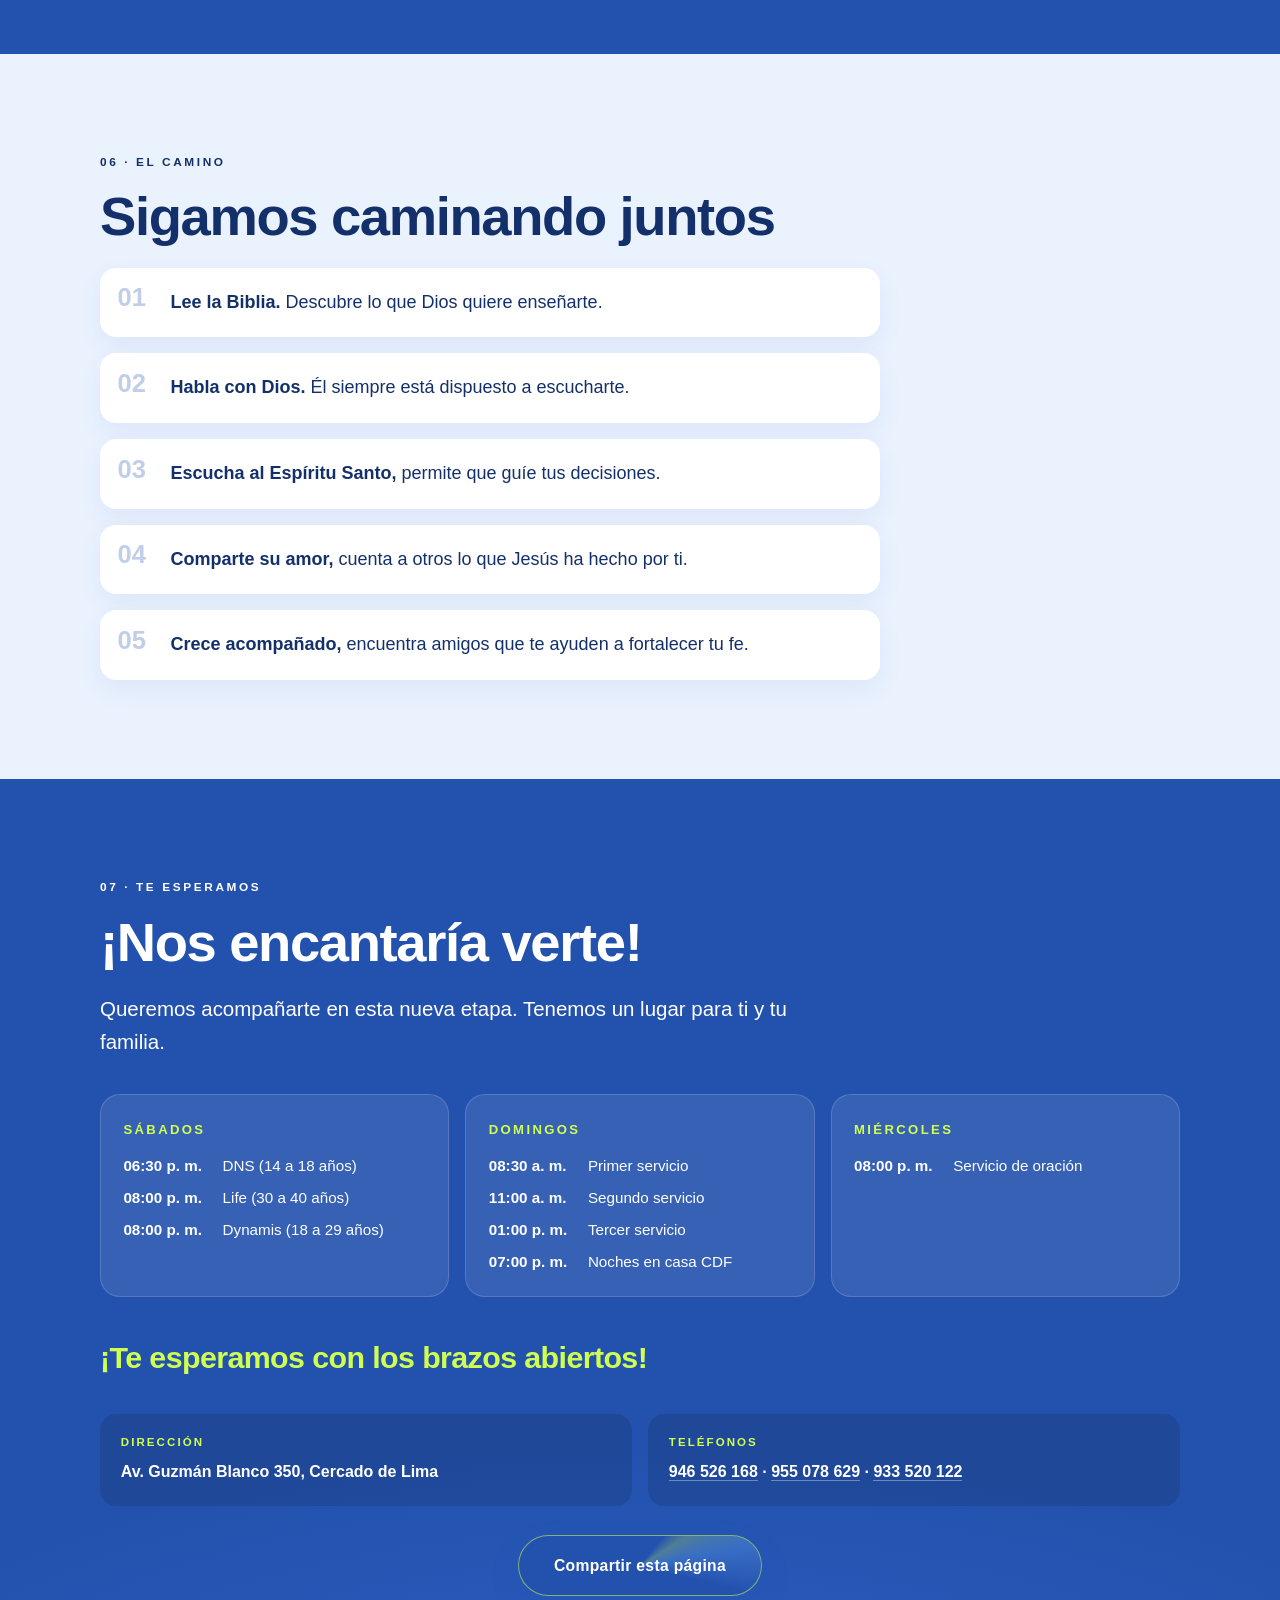
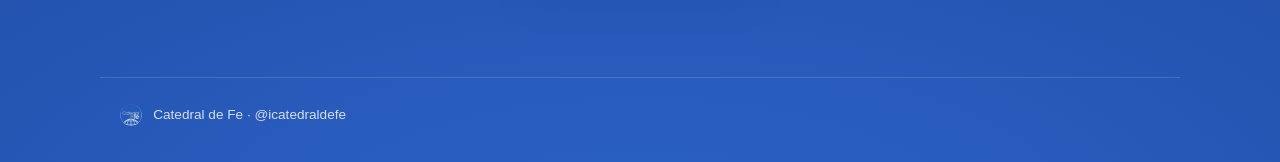
==== commit 7b141fc8: "Botón compartir centrado con efecto futurista y QR con logo al centro - Compartir esta página: centr" ====
--- a/index.html
+++ b/index.html
@@ -215,7 +215,7 @@
         </div>
       </div>
 
-      <p class="cta-row"><button class="btn btn--lime" id="shareBtn" type="button" aria-haspopup="dialog">Compartir esta página</button></p>
+      <p class="cta-row cta-row--center"><button class="btn btn--future" id="shareBtn" type="button" aria-haspopup="dialog">Compartir esta página</button></p>
     </div>
 
     <footer class="foot">
--- a/styles.css
+++ b/styles.css
@@ -297,6 +297,11 @@
 
 /* ---------- botones ---------- */
 .cta-row { margin: 1.8rem 0 0; }
+.cta-row--center {
+  display: flex;
+  justify-content: center;
+  align-items: center;
+}
 
 .btn {
   display: inline-flex;
@@ -340,6 +345,92 @@
 }
 .btn--ghost:hover { background: rgba(35, 82, 174, .07); }
 
+/* ---------- botón futurista (compartir) ---------- */
+.btn--future {
+  position: relative;
+  isolation: isolate;
+  overflow: hidden;
+  padding: 1.05rem 2.2rem;
+  background: linear-gradient(145deg, #1B4494 0%, #2A5FC4 48%, #193E88 100%);
+  color: #FFFFFF;
+  border: 1px solid rgba(208, 255, 81, .55);
+  letter-spacing: .02em;
+  box-shadow:
+    0 0 0 1px rgba(208, 255, 81, .18),
+    0 10px 34px rgba(8, 24, 58, .45),
+    0 0 26px rgba(208, 255, 81, .28);
+  animation: futureGlow 3.6s ease-in-out infinite;
+}
+
+/* halo cónico girando por detrás */
+.btn--future::before {
+  content: "";
+  position: absolute;
+  inset: -120%;
+  z-index: -1;
+  background: conic-gradient(
+    from 0deg,
+    transparent 0deg 38deg,
+    rgba(208, 255, 81, .30) 58deg,
+    rgba(108, 176, 255, .34) 80deg,
+    transparent 104deg 360deg
+  );
+  opacity: .85;
+  animation: futureSpin 7s linear infinite;
+}
+
+/* barrido de luz */
+.btn--future::after {
+  content: "";
+  position: absolute;
+  top: -20%;
+  left: -60%;
+  width: 45%;
+  height: 140%;
+  background: linear-gradient(
+    100deg,
+    transparent 0%,
+    rgba(255, 255, 255, .5) 50%,
+    transparent 100%
+  );
+  transform: skewX(-18deg);
+  animation: futureSweep 3.8s ease-in-out infinite;
+}
+
+.btn--future:hover {
+  transform: translateY(-3px);
+  box-shadow:
+    0 0 0 1px rgba(208, 255, 81, .45),
+    0 16px 42px rgba(8, 24, 58, .5),
+    0 0 40px rgba(208, 255, 81, .45);
+}
+
+.btn--future:active { transform: translateY(-1px); }
+
+@keyframes futureSpin {
+  to { transform: rotate(360deg); }
+}
+@keyframes futureSweep {
+  0% { left: -60%; opacity: 0; }
+  18% { opacity: 1; }
+  55% { left: 120%; opacity: .9; }
+  100% { left: 120%; opacity: 0; }
+}
+@keyframes futureGlow {
+  0%, 100% {
+    box-shadow:
+      0 0 0 1px rgba(208, 255, 81, .18),
+      0 10px 34px rgba(8, 24, 58, .45),
+      0 0 22px rgba(208, 255, 81, .22);
+  }
+  50% {
+    box-shadow:
+      0 0 0 1px rgba(208, 255, 81, .35),
+      0 10px 34px rgba(8, 24, 58, .5),
+      0 0 38px rgba(208, 255, 81, .42);
+  }
+}
+
 .inline-link {
   color: var(--lime);
   font-weight: 700;
@@ -634,14 +725,51 @@
   display: grid;
   place-items: center;
   margin: 0 auto 1.4rem;
-  width: 214px;
-  height: 214px;
-  padding: 10px;
+  width: min(232px, 66vw);
+  height: min(232px, 66vw);
+  padding: 0;
+  background: transparent;
+  border: 0;
+  border-radius: 0;
+  box-shadow: none;
+}
+
+.qr-inner {
+  position: relative;
+  width: 100%;
+  height: 100%;
+  display: block;
+}
+
+.qr-inner > img:first-child {
+  width: 100%;
+  height: 100%;
+  display: block;
+}
+
+/* logo de Catedral de Fe incrustado en el centro del QR */
+.qr-logo {
+  position: absolute;
+  top: 50%;
+  left: 50%;
+  transform: translate(-50%, -50%);
+  width: 23%;
+  aspect-ratio: 1 / 1;
+  display: grid;
+  place-items: center;
   background: #FFFFFF;
-  border-radius: 16px;
-  box-shadow: inset 0 0 0 1px rgba(35, 82, 174, .12);
-}
-.qr img { width: 100%; height: 100%; }
+  border-radius: 50%;
+  box-shadow: 0 0 0 4px #FFFFFF;
+  overflow: hidden;
+}
+
+.qr-logo img {
+  width: 100%;
+  height: 100%;
+  border-radius: 50%;
+  object-fit: cover;
+  display: block;
+}
 
 .modal-actions {
   display: flex;
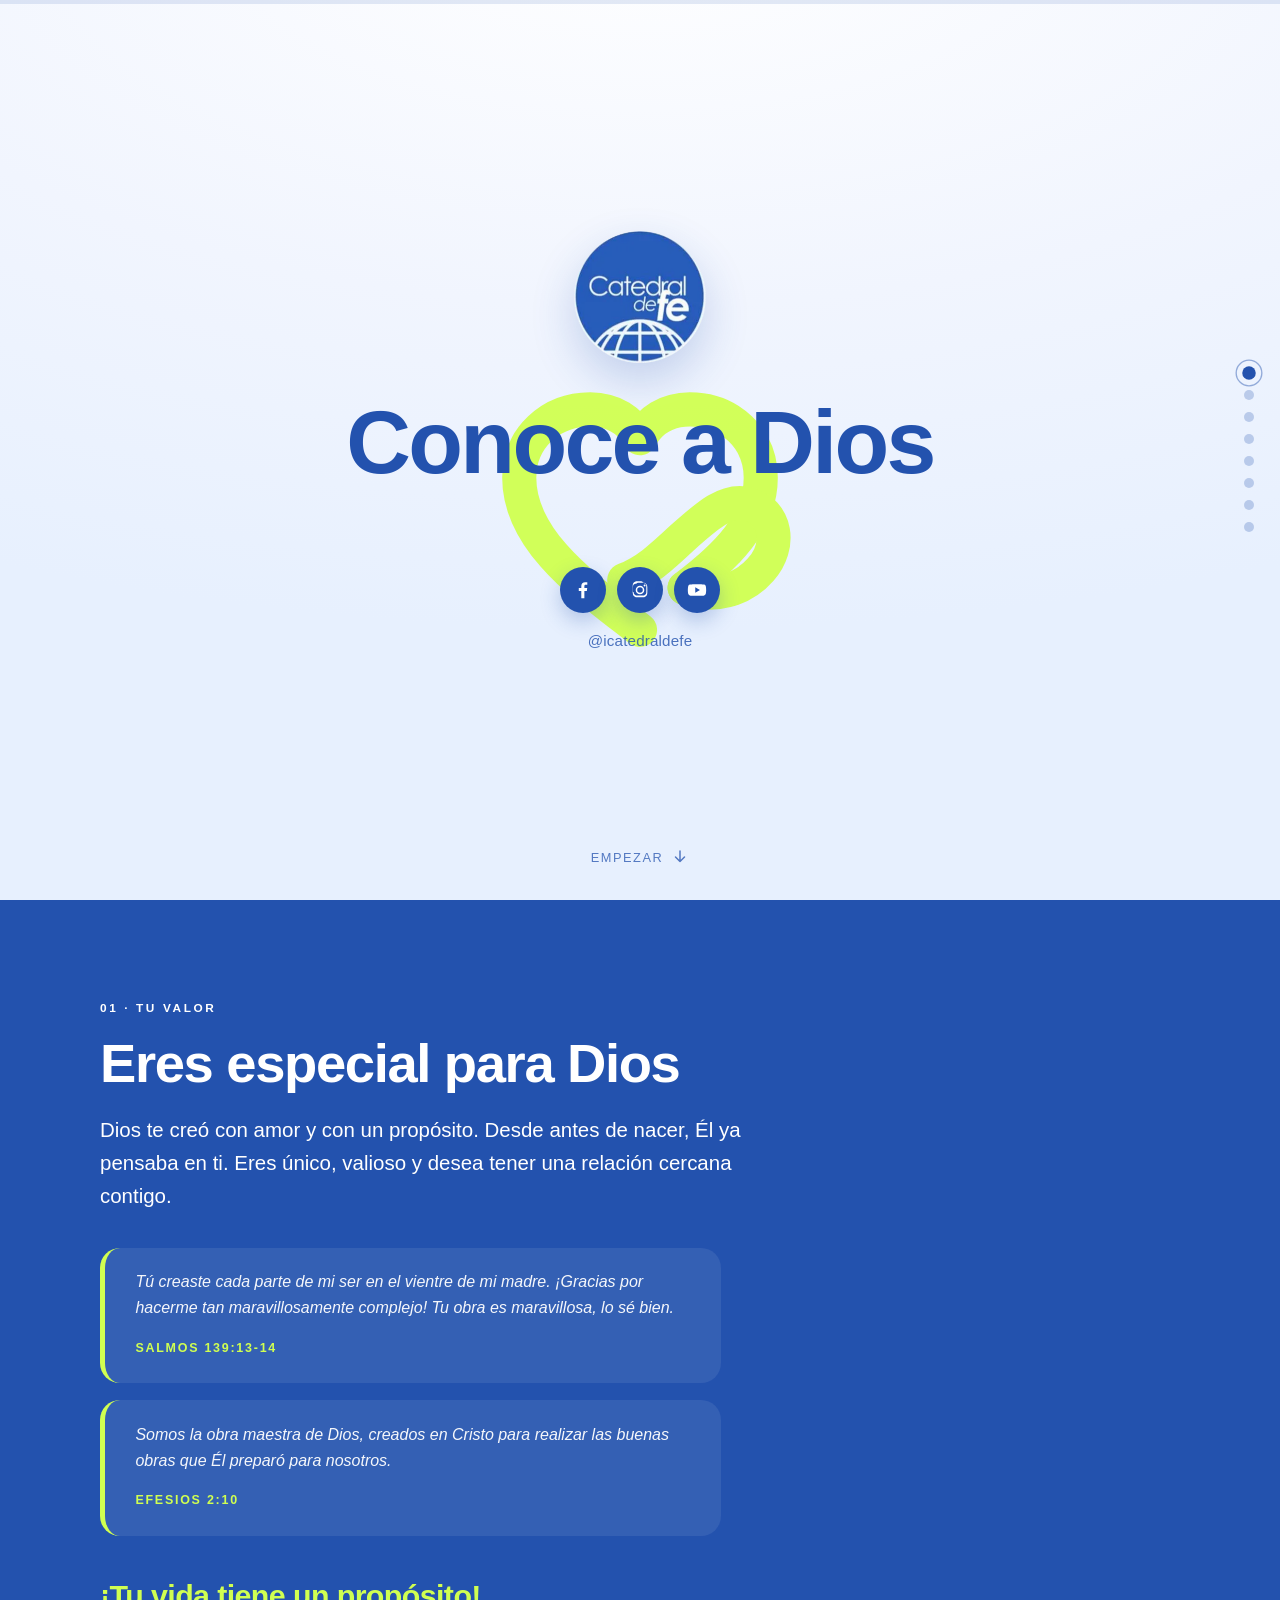
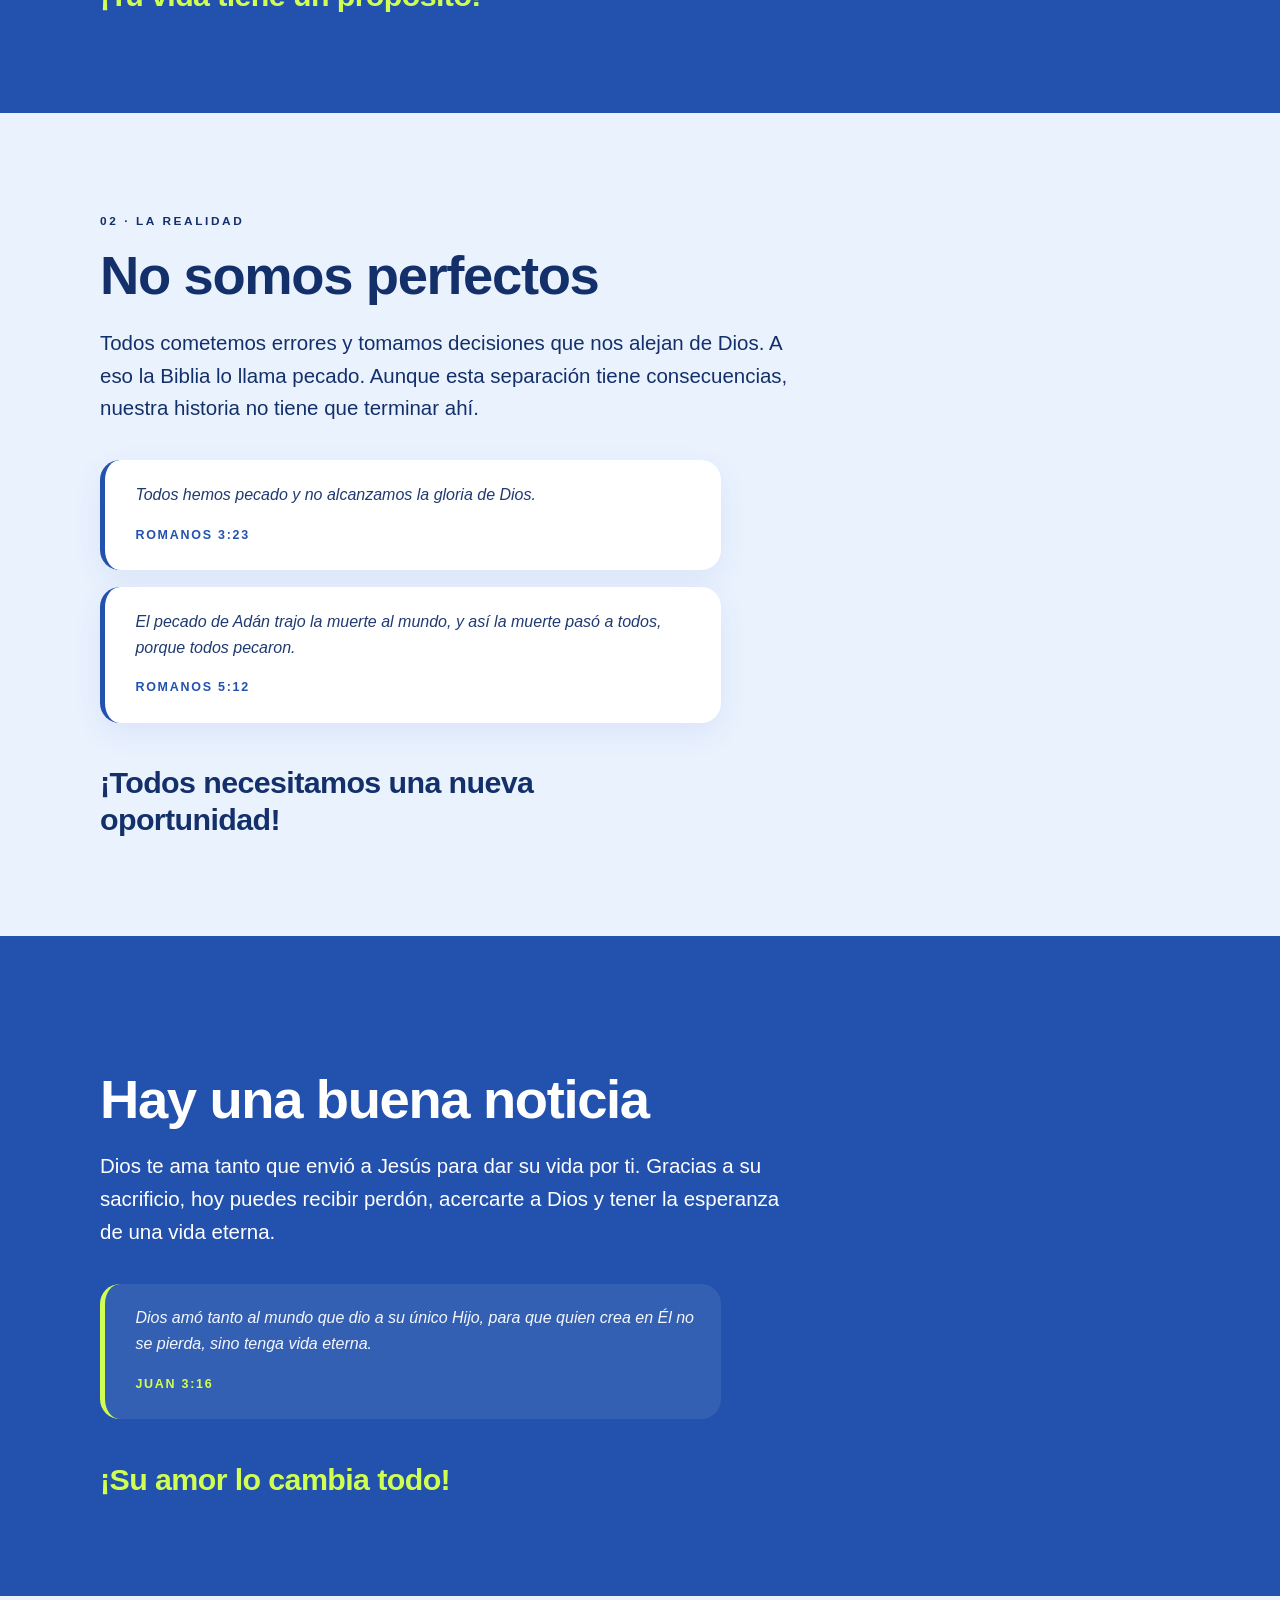
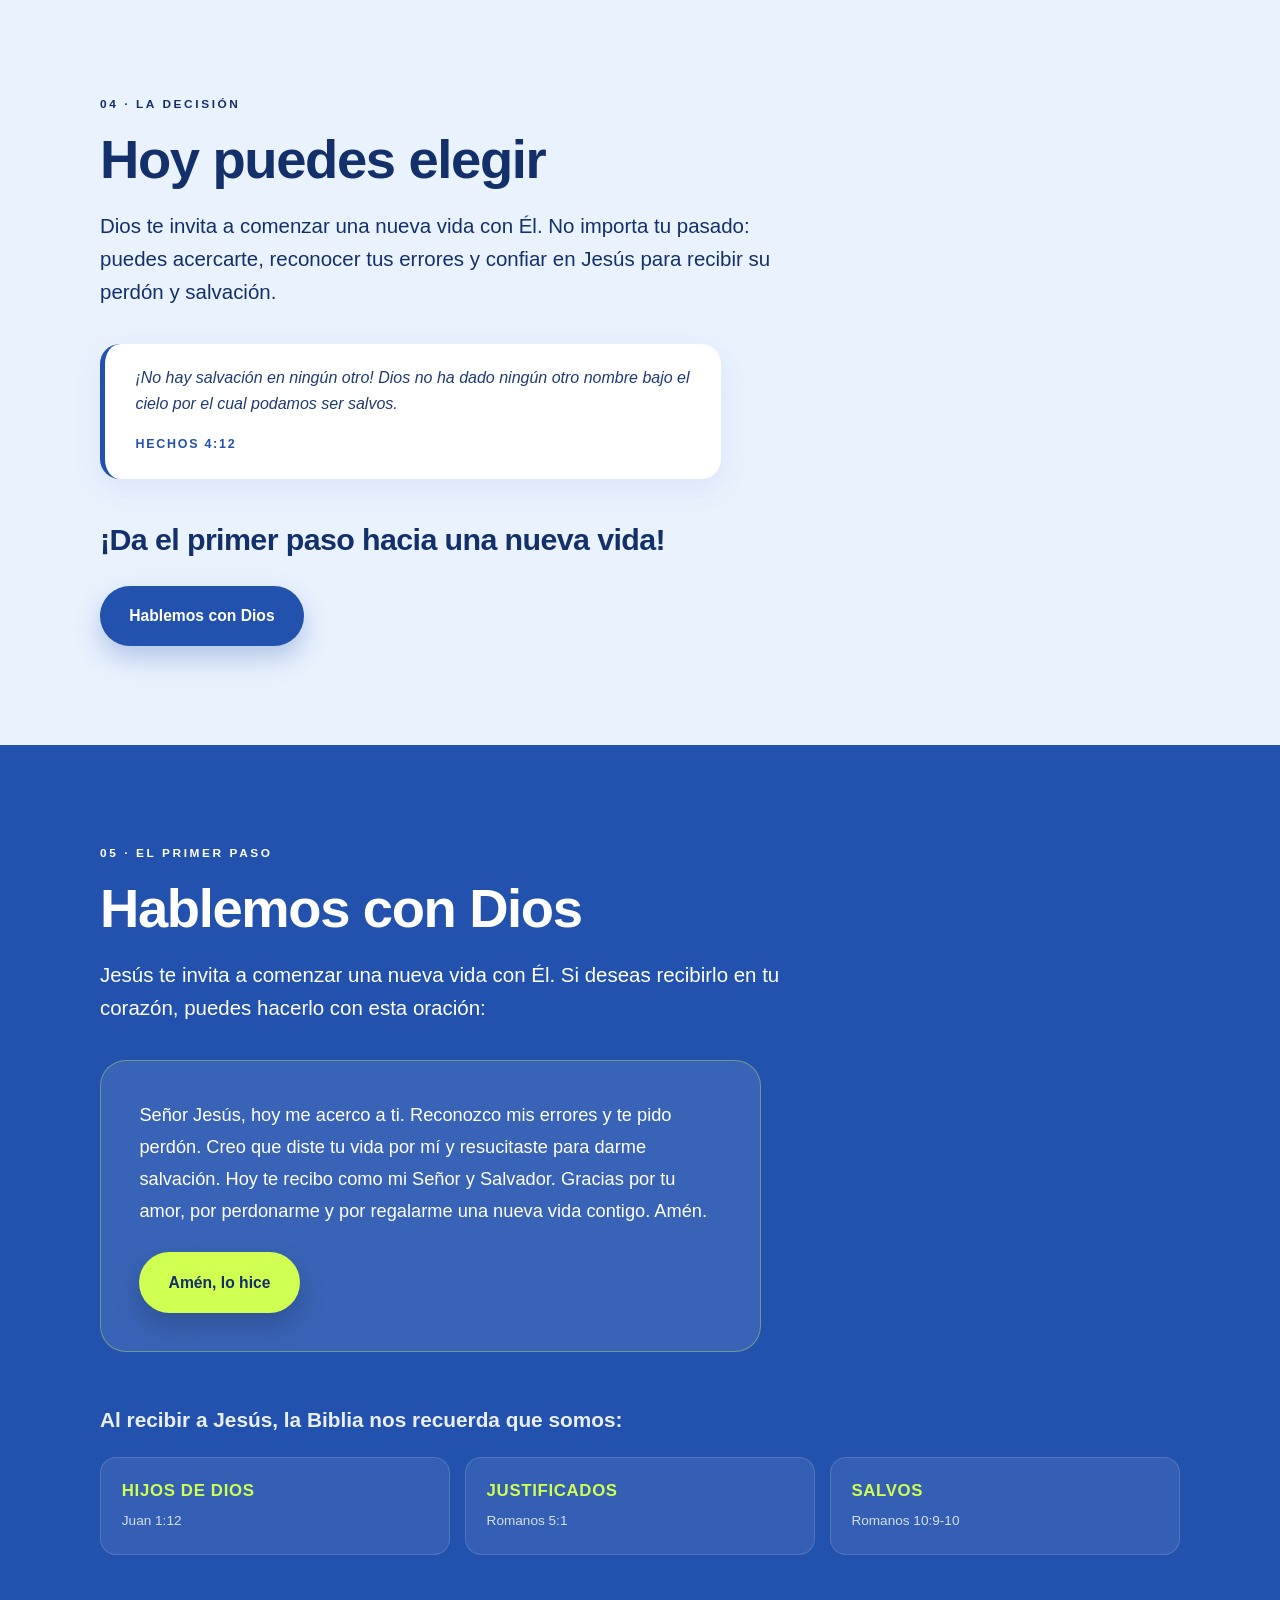
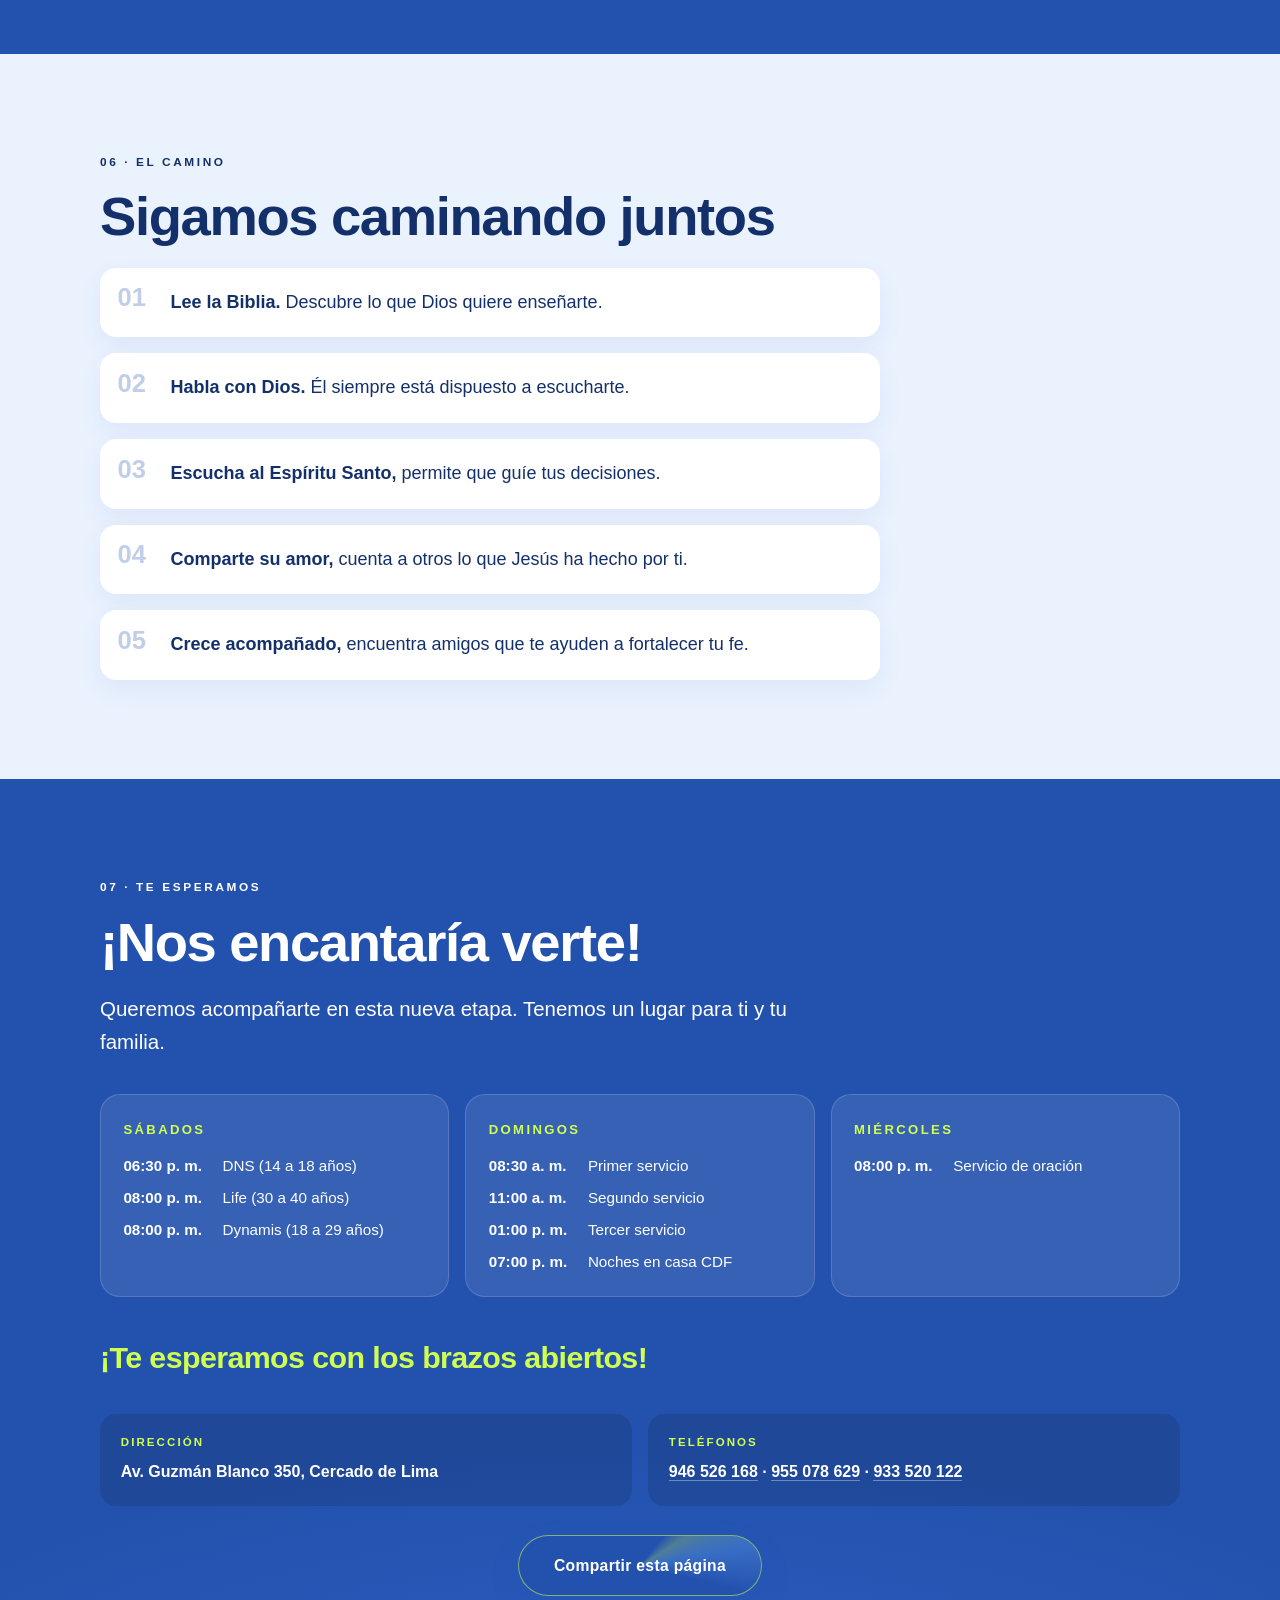
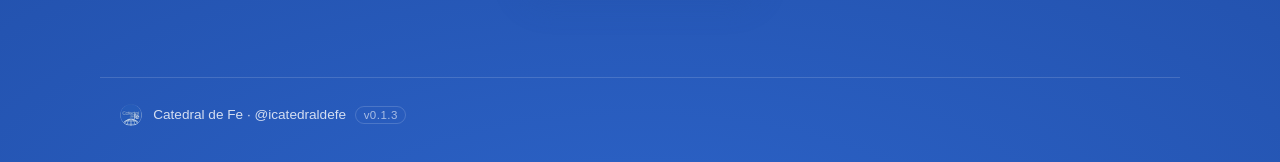
==== commit e2b49e5a: "Versión 0.1.3" ====
--- a/index.html
+++ b/index.html
@@ -6,14 +6,25 @@
 <title>Conoce a Dios — Catedral de Fe</title>
 <meta name="description" content="Un camino corto y claro para conocer a Dios: quién eres para Él, la buena noticia de Jesús, una oración para empezar y una iglesia donde te esperan con los brazos abiertos.">
 <meta name="theme-color" content="#2352AE">
+<meta name="version" content="0.1.3">
 <link rel="icon" href="assets/favicon-32.png" sizes="32x32">
 <link rel="apple-touch-icon" href="assets/apple-touch-icon.png">
-<link rel="canonical" href="./">
+<link rel="canonical" href="https://leonnnc.github.io/conoceaDios/">
 <meta property="og:type" content="website">
+<meta property="og:site_name" content="Catedral de Fe">
+<meta property="og:locale" content="es_PE">
+<meta property="og:url" content="https://leonnnc.github.io/conoceaDios/">
 <meta property="og:title" content="Conoce a Dios — Catedral de Fe">
 <meta property="og:description" content="Eres especial para Dios, hay una buena noticia y hoy puedes elegir. Un camino de 7 pasos para conocerlo.">
-<meta property="og:image" content="assets/logo-512.png">
+<meta property="og:image" content="https://leonnnc.github.io/conoceaDios/assets/og-cover.png">
+<meta property="og:image:type" content="image/png">
+<meta property="og:image:width" content="1200">
+<meta property="og:image:height" content="630">
+<meta property="og:image:alt" content="Conoce a Dios — Catedral de Fe: un camino de 7 pasos">
 <meta name="twitter:card" content="summary_large_image">
+<meta name="twitter:title" content="Conoce a Dios — Catedral de Fe">
+<meta name="twitter:description" content="Eres especial para Dios, hay una buena noticia y hoy puedes elegir. Un camino de 7 pasos para conocerlo.">
+<meta name="twitter:image" content="https://leonnnc.github.io/conoceaDios/assets/og-cover.png">
 <link rel="stylesheet" href="styles.css">
 </head>
 <body>
@@ -220,7 +231,7 @@
 
     <footer class="foot">
       <img src="assets/favicon-32.png" alt="" width="22" height="22">
-      <p>Catedral de Fe · @icatedraldefe</p>
+      <p>Catedral de Fe · @icatedraldefe <span class="ver">v0.1.3</span></p>
     </footer>
   </section>
 
--- a/styles.css
+++ b/styles.css
@@ -630,6 +630,15 @@
 }
 .foot img { border-radius: 50%; }
 .foot p { margin: 0; }
+.foot .ver {
+  margin-left: .35rem;
+  padding: .12rem .45rem;
+  border: 1px solid rgba(255, 255, 255, .28);
+  border-radius: 999px;
+  font-size: .72rem;
+  letter-spacing: .04em;
+  opacity: .75;
+}
 
 /* ---------- dots de navegación ---------- */
 .dots {
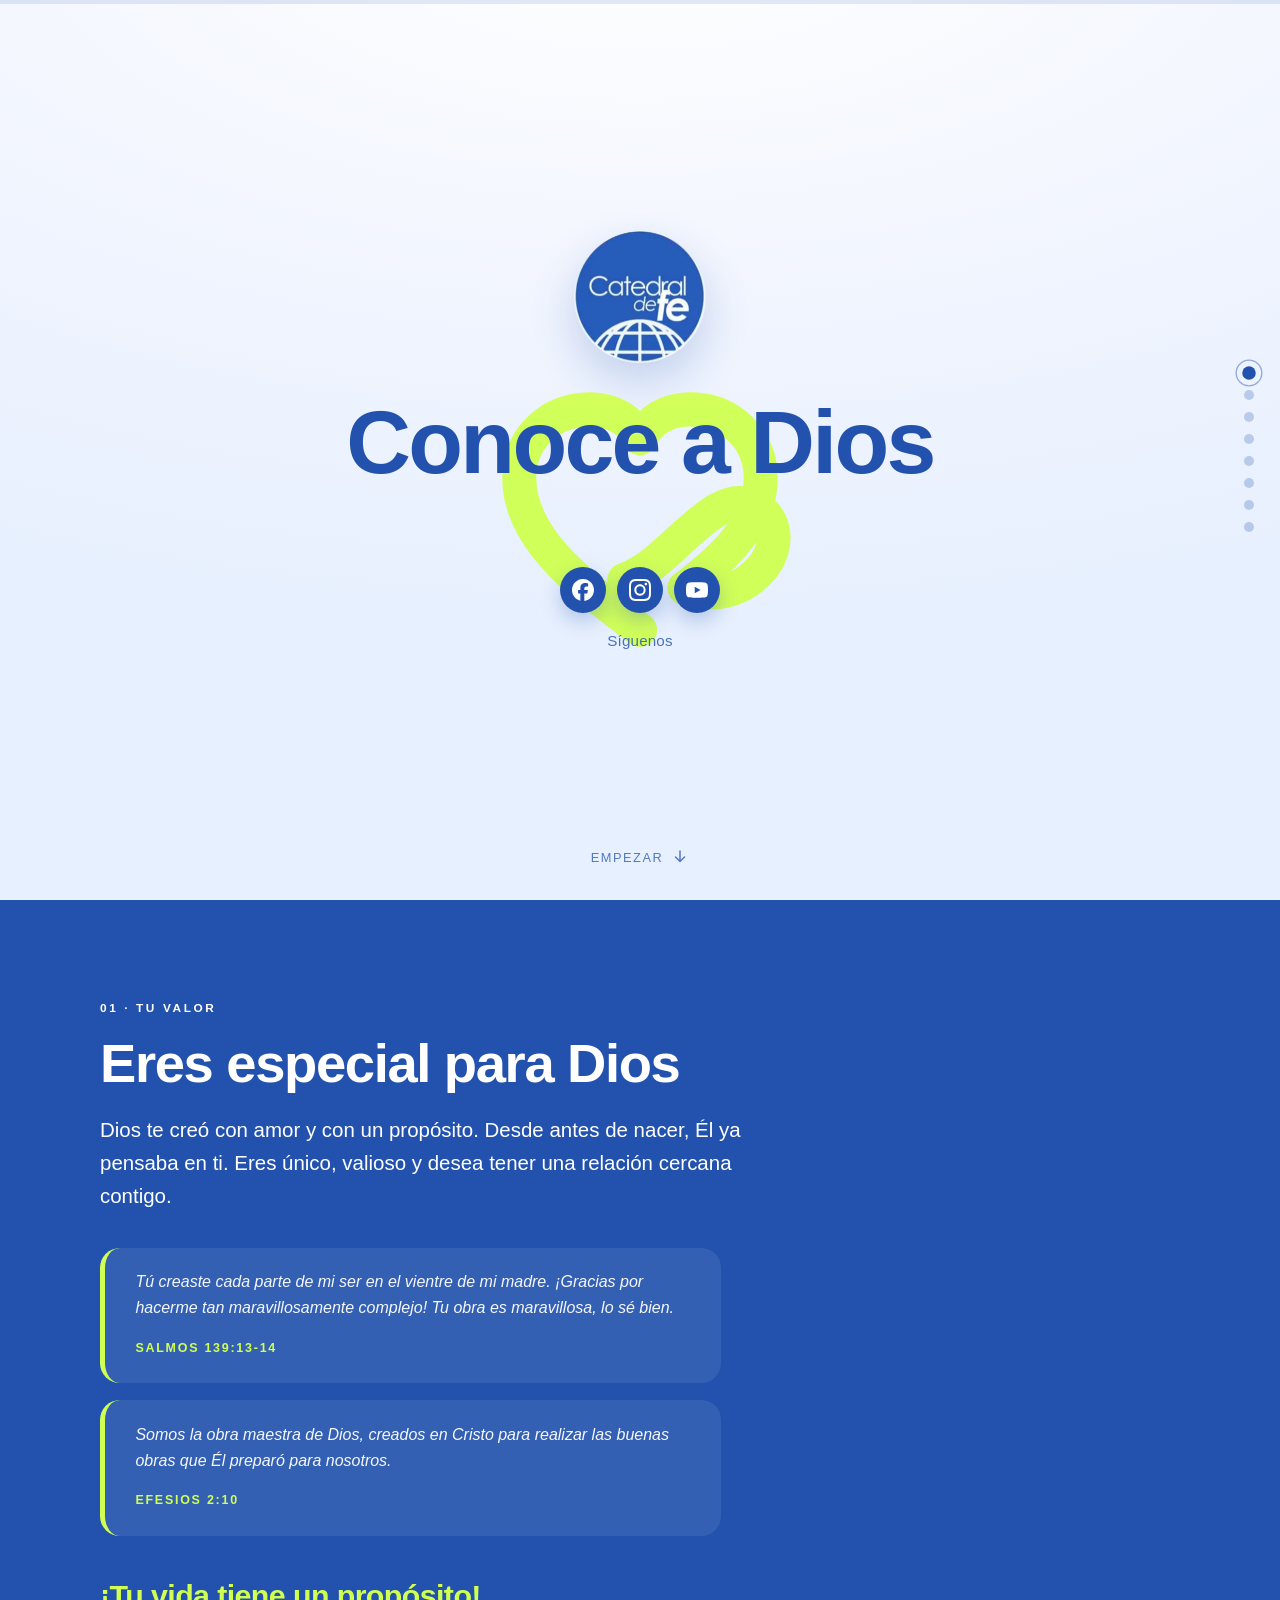
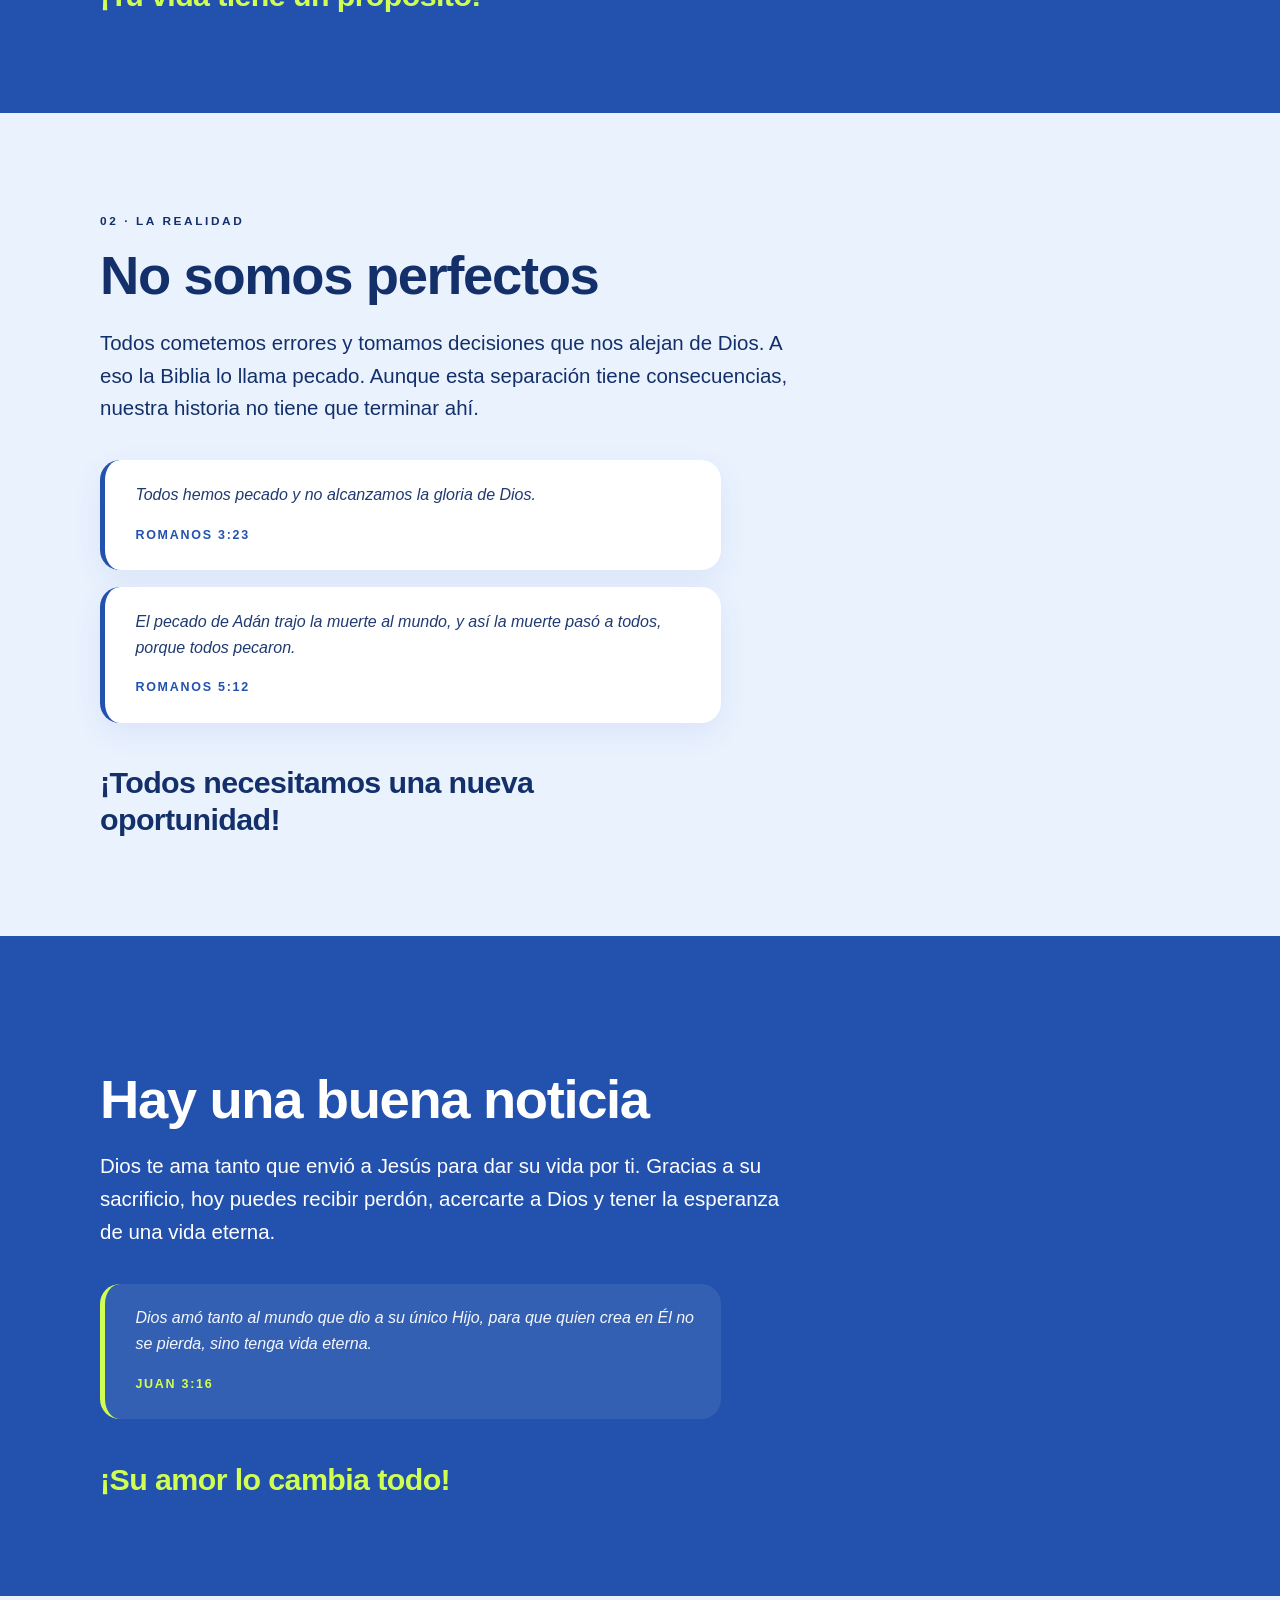
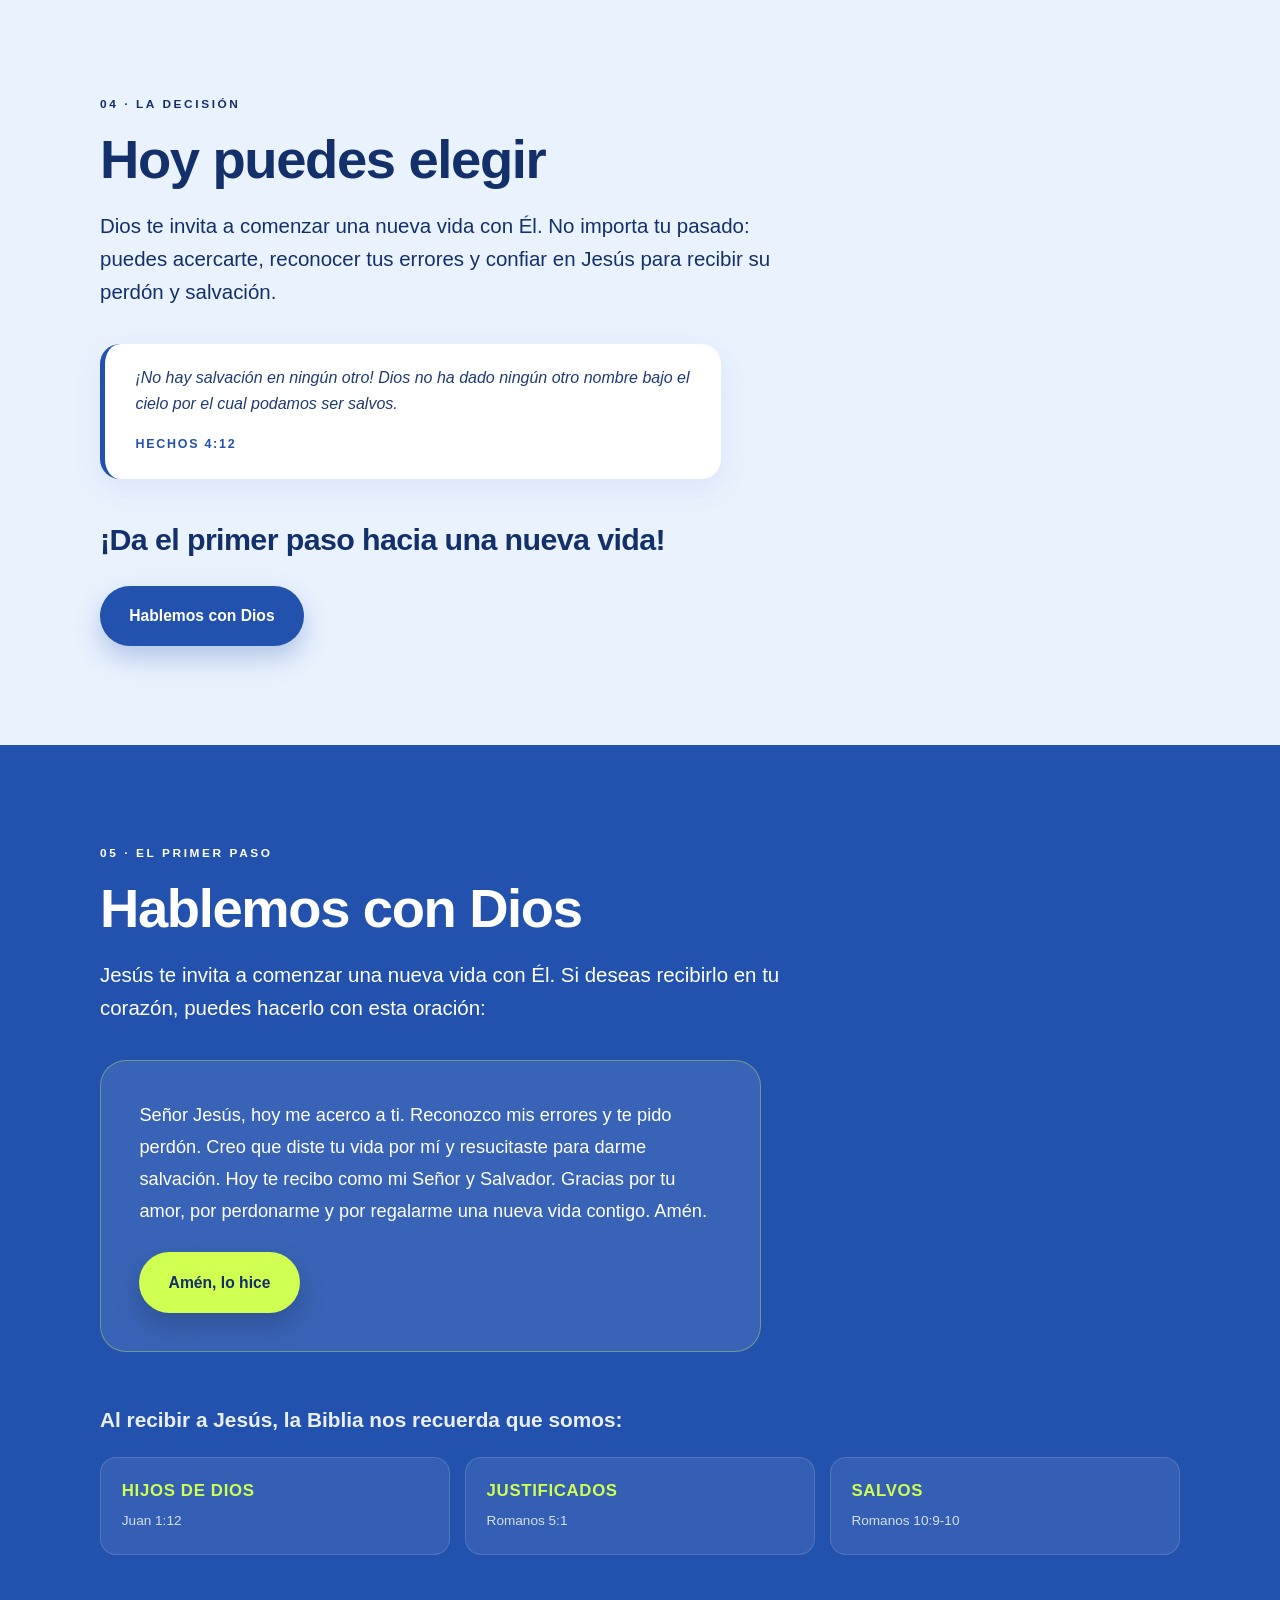
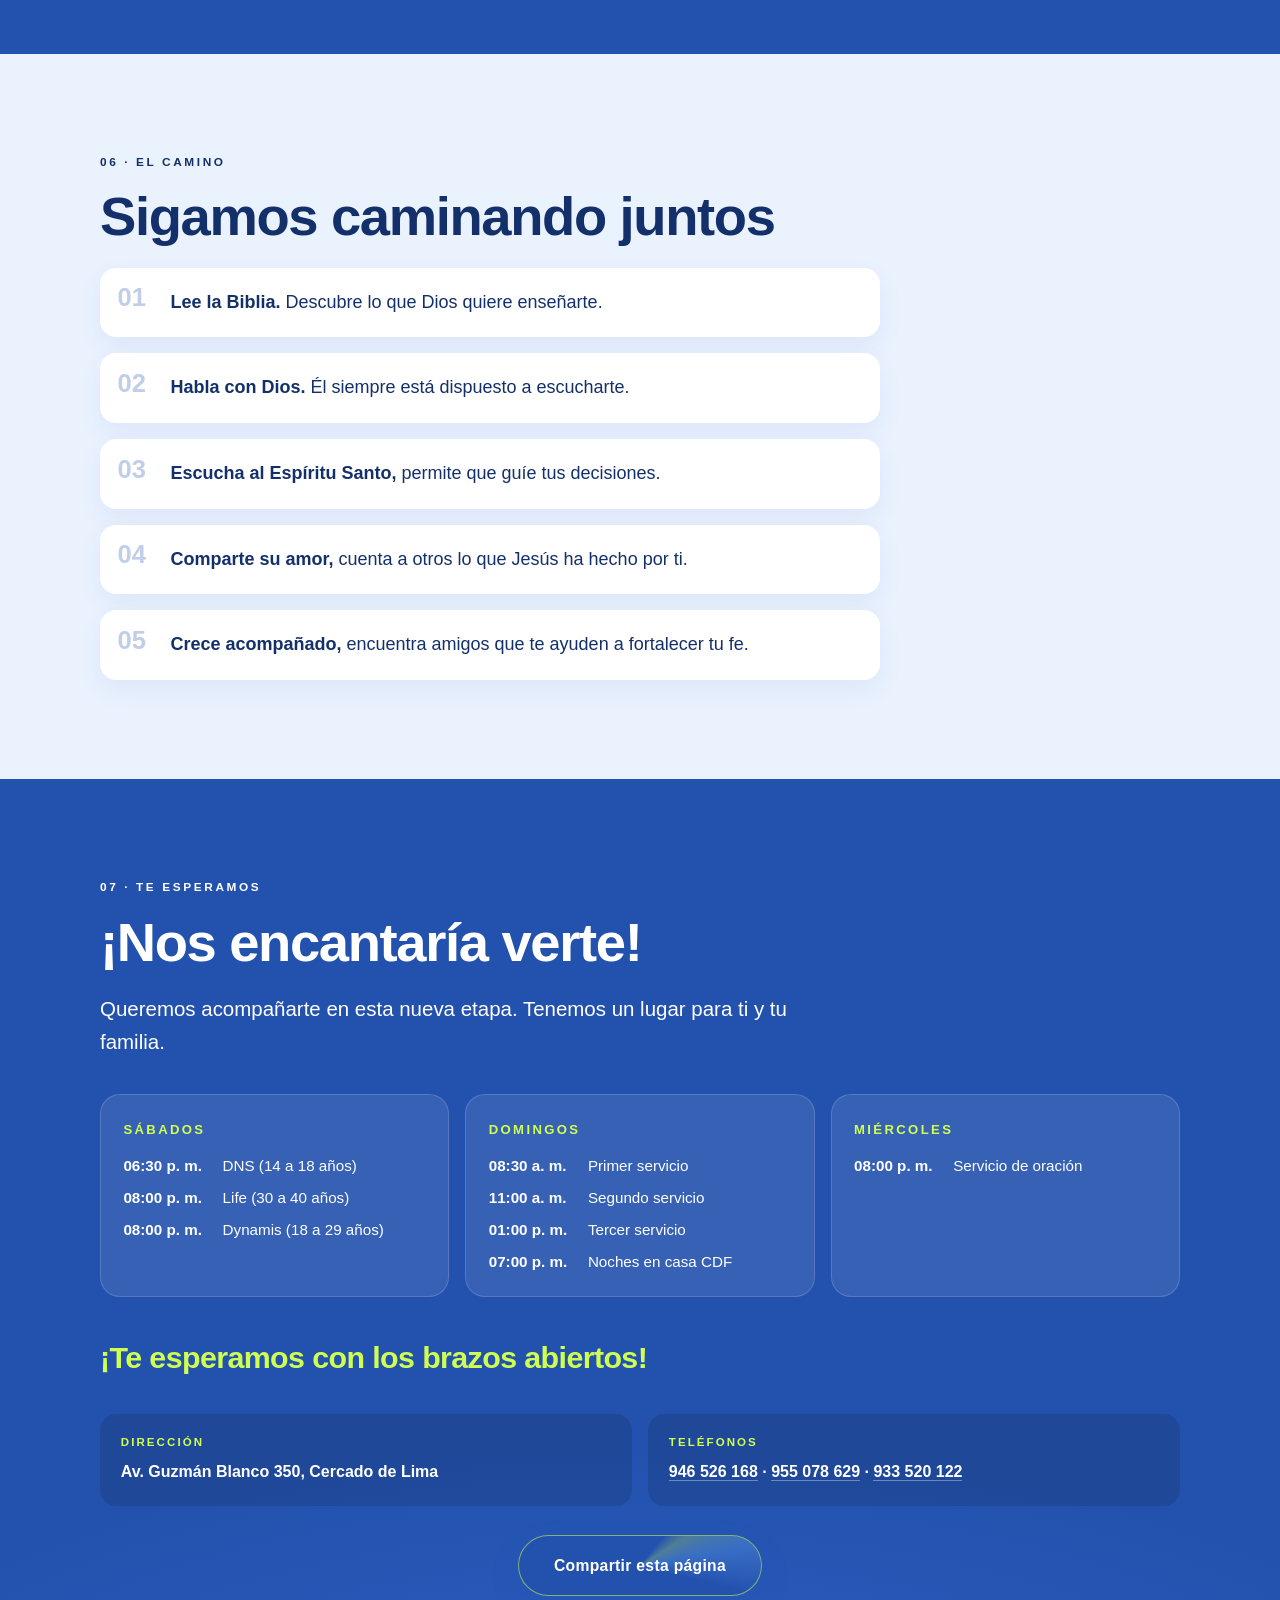
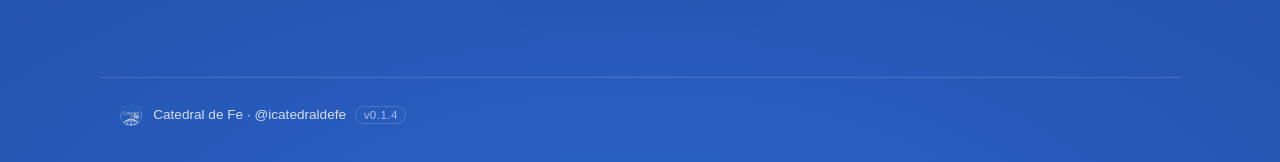
==== commit e2e687cd: "Redes del inicio: enlaces reales a Facebook, Instagram y YouTube con iconos oficiales (v0.1.4)" ====
--- a/index.html
+++ b/index.html
@@ -6,7 +6,7 @@
 <title>Conoce a Dios — Catedral de Fe</title>
 <meta name="description" content="Un camino corto y claro para conocer a Dios: quién eres para Él, la buena noticia de Jesús, una oración para empezar y una iglesia donde te esperan con los brazos abiertos.">
 <meta name="theme-color" content="#2352AE">
-<meta name="version" content="0.1.3">
+<meta name="version" content="0.1.4">
 <link rel="icon" href="assets/favicon-32.png" sizes="32x32">
 <link rel="apple-touch-icon" href="assets/apple-touch-icon.png">
 <link rel="canonical" href="https://leonnnc.github.io/conoceaDios/">
@@ -46,17 +46,17 @@
     <h1 class="hero-title">Conoce a Dios</h1>
 
     <ul class="social" aria-label="Redes de Catedral de Fe">
-      <li><span class="social-btn" role="img" aria-label="Facebook">
-        <svg viewBox="0 0 24 24" aria-hidden="true"><path d="M13.5 21v-8h2.7l.4-3.1h-3.1V7.9c0-.9.25-1.5 1.55-1.5H16.7V3.6c-.3 0-1.3-.1-2.45-.1-2.43 0-4.1 1.48-4.1 4.2v2.2H7.4V13h2.75v8h3.35z"/></svg>
-      </span></li>
-      <li><span class="social-btn" role="img" aria-label="Instagram">
-        <svg viewBox="0 0 24 24" aria-hidden="true"><path d="M12 7.3a4.7 4.7 0 100 9.4 4.7 4.7 0 000-9.4zm0 7.75a3.05 3.05 0 110-6.1 3.05 3.05 0 010 6.1zM18.1 7.1a1.1 1.1 0 11-2.2 0 1.1 1.1 0 012.2 0zM12 4.2c2.14 0 2.4.01 3.24.05.86.04 1.33.18 1.64.3.41.16.7.35 1.01.66.3.3.5.6.65 1.01.12.31.26.78.3 1.64.04.84.05 1.1.05 3.24s-.01 2.4-.05 3.24c-.04.86-.18 1.33-.3 1.64-.16.41-.35.7-.66 1.01-.3.3-.6.5-1.01.65-.31.12-.78.26-1.64.3-.84.04-1.1.05-3.24.05s-2.4-.01-3.24-.05c-.86-.04-1.33-.18-1.64-.3a2.8 2.8 0 01-1.01-.65 2.8 2.8 0 01-.65-1.01c-.12-.31-.26-.78-.3-1.64C4.21 14.4 4.2 14.14 4.2 12s.01-2.4.05-3.24c.04-.86.18-1.33.3-1.64.16-.41.35-.7.65-1.01.3-.3.6-.5 1.01-.65.31-.12.78-.26 1.64-.3C9.6 4.21 9.86 4.2 12 4.2zm0-1.7c-2.18 0-2.45.01-3.3.05-.86.04-1.44.18-1.95.37-.53.2-.98.48-1.42.92-.44.44-.72.89-.92 1.42-.19.51-.33 1.09-.37 1.95C4.01 8.06 4 8.33 4 12s.01 2.45.05 3.3c.4.86.18 1.44.37 1.95.2.53.48.98.92 1.42.44.44.89.72 1.42.92.51.19 1.09.33 1.95.37.85.04 1.12.05 3.3.05s2.45-.01 3.3-.05c.86-.04 1.44-.18 1.95-.37.53-.2.98-.48 1.42-.92.44-.44.72-.89.92-1.42.19-.51.33-1.09.37-1.95.04-.85.05-1.12.05-3.3s-.01-2.45-.05-3.3c-.04-.86-.18-1.44-.37-1.95a3.9 3.9 0 00-.92-1.42 3.9 3.9 0 00-1.42-.92c-.51-.19-1.09-.33-1.95-.37C14.45 2.51 14.18 2.5 12 2.5z"/></svg>
-      </span></li>
-      <li><span class="social-btn" role="img" aria-label="YouTube">
-        <svg viewBox="0 0 24 24" aria-hidden="true"><path d="M21.6 7.9a2.5 2.5 0 00-1.76-1.77C18.25 5.7 12 5.7 12 5.7s-6.25 0-7.84.43A2.5 2.5 0 002.4 7.9C2 9.5 2 12 2 12s0 2.5.4 4.1a2.5 2.5 0 001.76 1.77C5.75 18.3 12 18.3 12 18.3s6.25 0 7.84-.43a2.5 2.5 0 001.76-1.77C22 14.5 22 12 22 12s0-2.5-.4-4.1zM10.1 15V9l5.1 3-5.1 3z"/></svg>
-      </span></li>
+      <li><a class="social-btn" href="https://www.facebook.com/icatedraldefe/" target="_blank" rel="noopener noreferrer" aria-label="Facebook: Catedral de Fe">
+        <svg viewBox="0 0 24 24" aria-hidden="true" focusable="false"><path d="M9.101 23.691v-7.98H6.627v-3.667h2.474v-1.58c0-4.085 1.848-5.978 5.858-5.978.401 0 .955.042 1.468.103a8.68 8.68 0 0 1 1.141.195v3.325a8.623 8.623 0 0 0-.653-.036 26.805 26.805 0 0 0-.733-.009c-.707 0-1.259.096-1.675.309a1.686 1.686 0 0 0-.679.622c-.258.42-.374.995-.374 1.752v1.297h3.919l-.386 2.103-.287 1.564h-3.246v8.245C19.396 23.238 24 18.179 24 12.044c0-6.627-5.373-12-12-12s-12 5.373-12 12c0 5.628 3.874 10.35 9.101 11.647Z"/></svg>
+      </a></li>
+      <li><a class="social-btn" href="https://www.instagram.com/icatedraldefe/" target="_blank" rel="noopener noreferrer" aria-label="Instagram: Catedral de Fe">
+        <svg viewBox="0 0 24 24" aria-hidden="true" focusable="false"><path d="M7.0301.084c-1.2768.0602-2.1487.264-2.911.5634-.7888.3075-1.4575.72-2.1228 1.3877-.6652.6677-1.075 1.3368-1.3802 2.127-.2954.7638-.4956 1.6365-.552 2.914-.0564 1.2775-.0689 1.6882-.0626 4.947.0062 3.2586.0206 3.6671.0825 4.9473.061 1.2765.264 2.1482.5635 2.9107.308.7889.72 1.4573 1.388 2.1228.6679.6655 1.3365 1.0743 2.1285 1.38.7632.295 1.6361.4961 2.9134.552 1.2773.056 1.6884.069 4.9462.0627 3.2578-.0062 3.668-.0207 4.9478-.0814 1.28-.0607 2.147-.2652 2.9098-.5633.7889-.3086 1.4578-.72 2.1228-1.3881.665-.6682 1.0745-1.3378 1.3795-2.1284.2957-.7632.4966-1.636.552-2.9124.056-1.2809.0692-1.6898.063-4.948-.0063-3.2583-.021-3.6668-.0817-4.9465-.0607-1.2797-.264-2.1487-.5633-2.9117-.3084-.7889-.72-1.4568-1.3876-2.1228C21.2982 1.33 20.628.9208 19.8378.6165 19.074.321 18.2017.1197 16.9244.0645 15.6471.0093 15.236-.005 11.977.0014 8.718.0076 8.31.0215 7.0301.0839m.1402 21.6932c-1.17-.0509-1.8053-.2453-2.2287-.408-.5606-.216-.96-.4771-1.3819-.895-.422-.4178-.6811-.8186-.9-1.378-.1644-.4234-.3624-1.058-.4171-2.228-.0595-1.2645-.072-1.6442-.079-4.848-.007-3.2037.0053-3.583.0607-4.848.05-1.169.2456-1.805.408-2.2282.216-.5613.4762-.96.895-1.3816.4188-.4217.8184-.6814 1.3783-.9003.423-.1651 1.0575-.3614 2.227-.4171 1.2655-.06 1.6447-.072 4.848-.079 3.2033-.007 3.5835.005 4.8495.0608 1.169.0508 1.8053.2445 2.228.408.5608.216.96.4754 1.3816.895.4217.4194.6816.8176.9005 1.3787.1653.4217.3617 1.056.4169 2.2263.0602 1.2655.0739 1.645.0796 4.848.0058 3.203-.0055 3.5834-.061 4.848-.051 1.17-.245 1.8055-.408 2.2294-.216.5604-.4763.96-.8954 1.3814-.419.4215-.8181.6811-1.3783.9-.4224.1649-1.0577.3617-2.2262.4174-1.2656.0595-1.6448.072-4.8493.079-3.2045.007-3.5825-.006-4.848-.0608M16.953 5.5864A1.44 1.44 0 1 0 18.39 4.144a1.44 1.44 0 0 0-1.437 1.4424M5.8385 12.012c.0067 3.4032 2.7706 6.1557 6.173 6.1493 3.4026-.0065 6.157-2.7701 6.1506-6.1733-.0065-3.4032-2.771-6.1565-6.174-6.1498-3.403.0067-6.156 2.771-6.1496 6.1738M8 12.0077a4 4 0 1 1 4.008 3.9921A3.9996 3.9996 0 0 1 8 12.0077"/></svg>
+      </a></li>
+      <li><a class="social-btn" href="https://www.youtube.com/@CatedraldeFeCDF" target="_blank" rel="noopener noreferrer" aria-label="YouTube: Catedral de Fe">
+        <svg viewBox="0 0 24 24" aria-hidden="true" focusable="false"><path d="M23.498 6.186a3.016 3.016 0 0 0-2.122-2.136C19.505 3.545 12 3.545 12 3.545s-7.505 0-9.377.505A3.017 3.017 0 0 0 .502 6.186C0 8.07 0 12 0 12s0 3.93.502 5.814a3.016 3.016 0 0 0 2.122 2.136c1.871.505 9.376.505 9.376.505s7.505 0 9.377-.505a3.015 3.015 0 0 0 2.122-2.136C24 15.93 24 12 24 12s0-3.93-.502-5.814zM9.545 15.568V8.432L15.818 12l-6.273 3.568z"/></svg>
+      </a></li>
     </ul>
-    <p class="social-handle">@icatedraldefe</p>
+    <p class="social-handle">Síguenos</p>
   </div>
   <a class="scroll-cue" href="#especial" aria-label="Comenzar a leer">
     <span>Empezar</span>
@@ -231,7 +231,7 @@
 
     <footer class="foot">
       <img src="assets/favicon-32.png" alt="" width="22" height="22">
-      <p>Catedral de Fe · @icatedraldefe <span class="ver">v0.1.3</span></p>
+      <p>Catedral de Fe · @icatedraldefe <span class="ver">v0.1.4</span></p>
     </footer>
   </section>
 
--- a/styles.css
+++ b/styles.css
@@ -153,6 +153,26 @@
   width: 22px;
   height: 22px;
   fill: var(--white);
+}
+
+a.social-btn {
+  text-decoration: none;
+  -webkit-tap-highlight-color: transparent;
+  transition: transform .25s var(--ease), box-shadow .25s var(--ease), background-color .25s var(--ease);
+}
+a.social-btn:hover,
+a.social-btn:focus-visible {
+  background: var(--blue-deep);
+  transform: translateY(-3px);
+  box-shadow: 0 12px 24px rgba(35, 82, 174, .38);
+}
+a.social-btn:active { transform: translateY(-1px); }
+a.social-btn:focus-visible { outline: 3px solid var(--lime); outline-offset: 3px; }
+
+@media (prefers-reduced-motion: reduce) {
+  a.social-btn { transition: none; }
+  a.social-btn:hover,
+  a.social-btn:focus-visible { transform: none; }
 }
 
 .social-handle {
